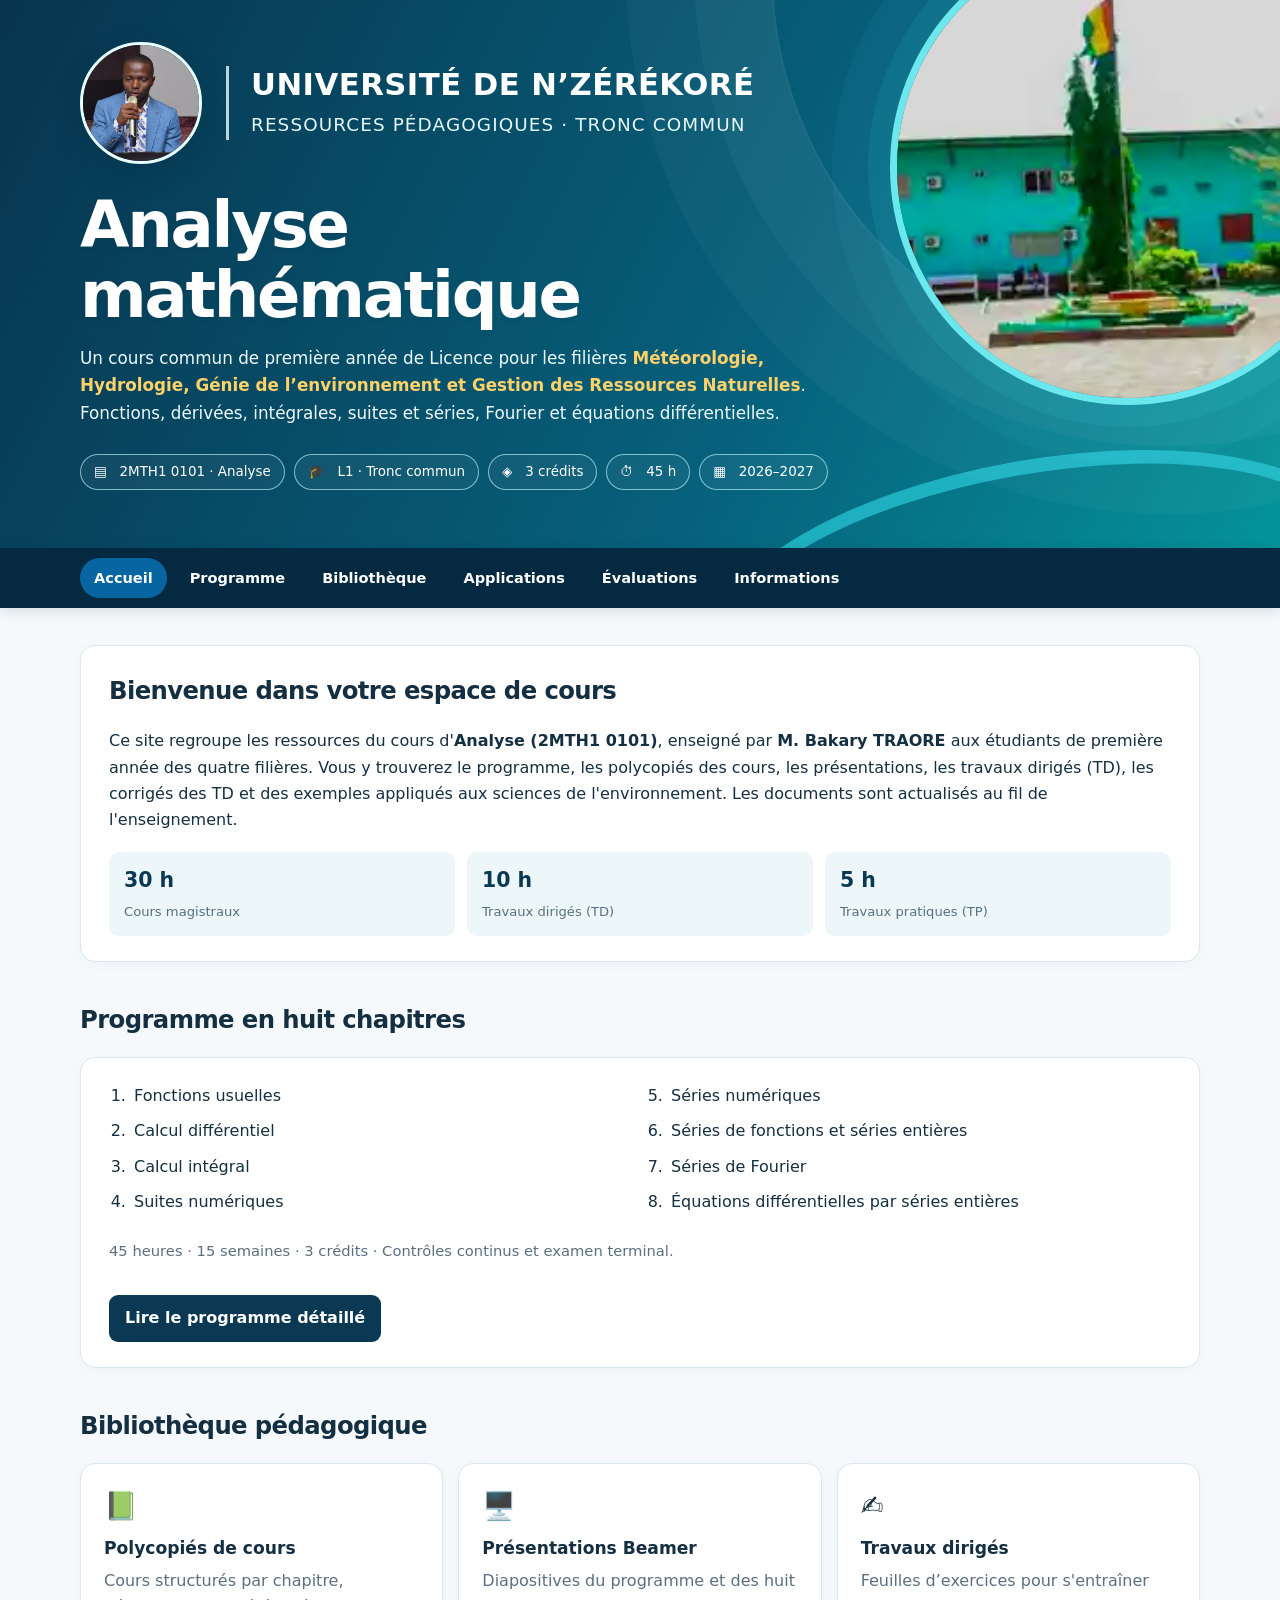
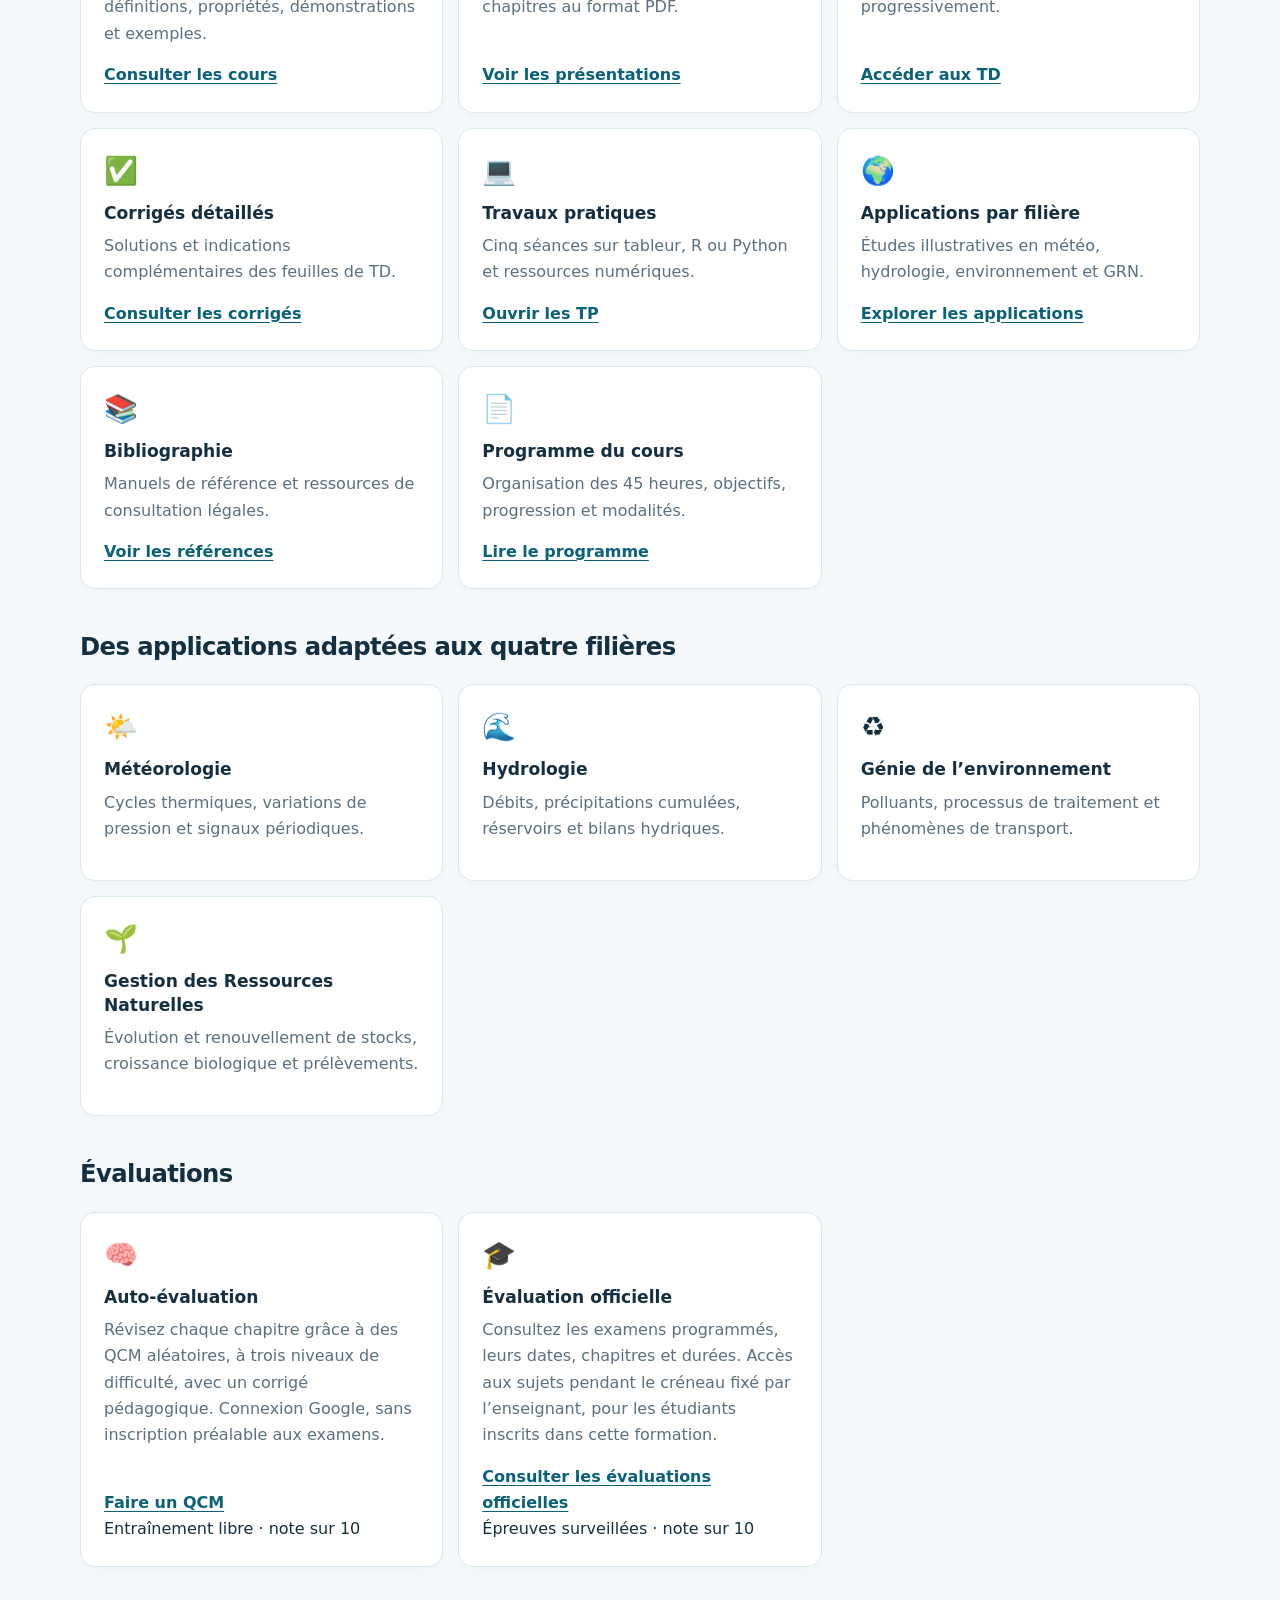
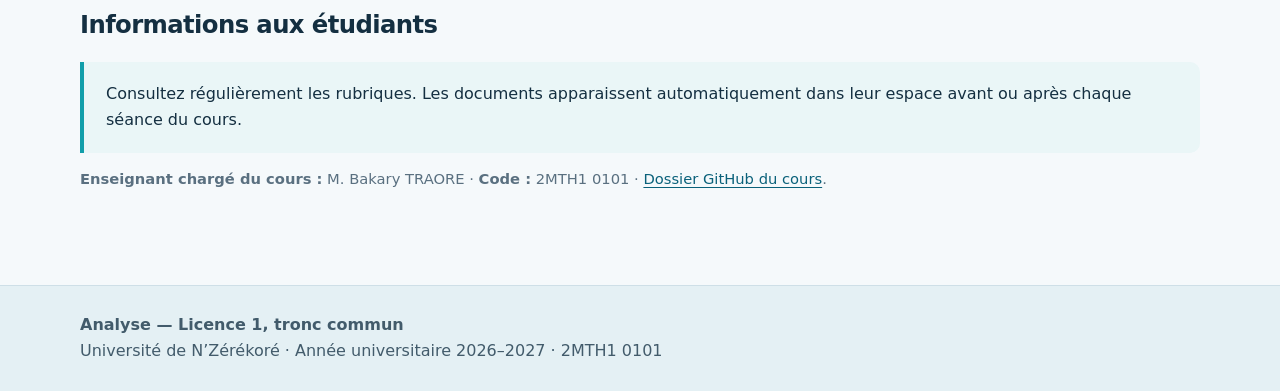
==== index.html @ 78ebecf7 "Intégrer les auto-évaluations et examens officiels adaptés au programme" ====
<!doctype html>
<html lang="fr">
<head><meta charset="utf-8"><meta name="viewport" content="width=device-width,initial-scale=1"><meta name="theme-color" content="#0b3954">
<meta name="description" content="Analyse 2MTH1 0101 — plateforme pédagogique du tronc commun L1 : Météorologie, Hydrologie, Génie de l'environnement et Gestion des Ressources Naturelles.">
<title>Analyse — Tronc commun Licence 1 | Université de N'Zérékoré</title><style>
:root{--marine:#0b3954;--bleu:#086e83;--eau:#119eaa;--fonce:#142f41;--gris:#5a7080;--clair:#edf6f8;--page:#f5f9fb;--bord:#d9e7ee;--blanc:#fff}
*{box-sizing:border-box}
html{scroll-behavior:smooth}
body{margin:0;background:var(--page);color:var(--fonce);font:16px/1.65 system-ui,-apple-system,"Segoe UI",Roboto,sans-serif}
a{color:#0a617a;text-underline-offset:3px}
a:focus-visible{outline:3px solid #eeb84d;outline-offset:3px}
.container{width:min(1120px,calc(100% - 36px));margin:0 auto}
.masthead{background:linear-gradient(126deg,#0a304c 0%,#0b617e 59%,#0c8990 100%);color:#fff;position:relative;overflow:hidden}
.masthead:before{content:"";position:absolute;width:610px;height:610px;border:2px solid #ffffff22;border-radius:50%;right:-160px;top:-340px;box-shadow:0 0 0 75px #ffffff09,0 0 0 150px #ffffff06}
.hero{position:relative;padding:66px 0 64px}
.eyebrow{text-transform:uppercase;font-size:.81rem;letter-spacing:.14em;color:#c1e8ec;font-weight:750}
h1{font-size:clamp(2.5rem,6vw,4.6rem);line-height:1.08;letter-spacing:-.04em;margin:13px 0}
.hero p{font-size:1.1rem;max-width:650px;color:#e1f3f6;margin:0}
.tags{display:flex;flex-wrap:wrap;gap:9px;margin-top:26px}
.tags span{border:1px solid #b0dae1a6;background:#ffffff12;padding:5px 12px;border-radius:999px;font-size:.84rem}
.nav{background:#092f49;position:sticky;top:0;z-index:10}
.nav .container{display:flex;gap:22px;flex-wrap:wrap;align-items:center;padding:11px 0}
.nav a{color:#fff;text-decoration:none;font-size:.91rem;font-weight:700}
.nav a:hover{text-decoration:underline}
main{padding:37px 0 55px}
section{margin-bottom:38px;scroll-margin-top:70px}
h2{font-size:1.52rem;letter-spacing:-.025em;margin:0 0 17px}
.card,.intro,.outline{background:var(--blanc);border:1px solid var(--bord);border-radius:15px;box-shadow:0 3px 16px #10354e07}
.intro,.outline{padding:25px 28px}
.intro p{margin:0}
.grid{display:grid;grid-template-columns:repeat(3,minmax(0,1fr));gap:15px}
.card{padding:23px;display:flex;flex-direction:column;align-items:flex-start}
.card .symbol{font-size:1.7rem;line-height:1.4}
.card h3{font-size:1.07rem;line-height:1.35;margin:12px 0 8px}
.card p{color:var(--gris);margin:0 0 15px;flex:1}
.card a{font-weight:720}
.outline ol{margin:0;padding-left:22px;columns:2;column-gap:34px}
.outline li{margin-bottom:9px;break-inside:avoid;padding-left:3px}
.details{display:grid;grid-template-columns:repeat(3,1fr);gap:12px;margin:18px 0 0}
.metric{background:var(--clair);border-radius:10px;padding:12px 15px}
.metric strong{display:block;color:var(--marine);font-size:1.28rem}
.metric span{font-size:.82rem;color:var(--gris)}
.notice{border-left:4px solid var(--eau);background:#eaf6f7;padding:19px 22px;border-radius:0 10px 10px 0}
.button{display:inline-block;border-radius:9px;background:var(--marine);color:#fff;text-decoration:none;font-weight:700;padding:10px 16px;margin-top:17px}
.button:hover{background:#08617c}
.subtle{color:var(--gris);font-size:.92rem}
footer{background:#e4f0f4;border-top:1px solid #cedfe7;color:#425b6b;padding:26px 0}
footer a{font-weight:650}
@media(max-width:800px){.grid{grid-template-columns:repeat(2,1fr)}}
@media(max-width:620px){.hero{padding:48px 0}.grid,.details{grid-template-columns:1fr}.outline ol{columns:1}.intro,.outline,.card{padding:20px}.nav .container{gap:11px 17px}}

/* Identité visuelle UNZ — campus et hydrologie */
.masthead{background:linear-gradient(117deg,#07344e 0%,#07617c 61%,#04939a 100%);position:relative;isolation:isolate}
.masthead::before{width:790px;height:790px;top:-425px;right:-285px;border-color:#ffffff19;box-shadow:0 0 0 77px #ffffff09,0 0 0 145px #ffffff08;pointer-events:none}
.masthead::after{content:"";position:absolute;bottom:-170px;right:-80px;width:620px;height:230px;border:14px solid #27cad7;border-radius:50%;opacity:.72;transform:rotate(-10deg);pointer-events:none;z-index:-1}
.hero{min-height:490px;padding:42px 0 58px;display:flex;flex-direction:column;justify-content:center}
.brand-row{display:flex;align-items:center;gap:24px;z-index:2;position:relative;max-width:780px}
.brand-logo{width:122px;height:122px;object-fit:cover;object-position:center 25%;background:#0a4257;border-radius:50%;border:3px solid #e9ffff;padding:0;flex:none;box-shadow:0 9px 28px #001e3333}
.brand-title{border-left:3px solid #e9ffffc7;padding-left:22px;text-transform:uppercase}
.brand-title strong{display:block;font-size:clamp(1.16rem,2.4vw,2.0rem);line-height:1.18;letter-spacing:.015em;color:#fff}
.brand-title span{display:block;margin-top:8px;color:#e5f7f8;font-size:clamp(.85rem,1.6vw,1.15rem);letter-spacing:.06em}
.hero-copy{position:relative;z-index:2;max-width:780px;margin-top:26px}
.hero-copy h1{font-size:clamp(2.35rem,5vw,4.25rem);line-height:1.1;letter-spacing:-.035em;margin:0 0 14px;text-shadow:0 2px 5px #002d3c16}
.hero-copy p{max-width:745px;font-size:1.05rem;line-height:1.65;color:#edfaff}
.hero-copy p strong{color:#ffd269}
.tags{margin-top:26px}
.tags span{display:inline-flex;align-items:center;border-color:#b4edf3b0;background:#ffffff0c;padding:6px 13px;color:#fff}
.campus-frame{position:absolute;z-index:1;top:-70px;right:-165px;width:475px;height:475px;border-radius:50%;overflow:hidden;border:7px solid #6ae8ee;box-shadow:0 0 0 22px #44e0e216,0 0 0 58px #5ee9eb0b}
.campus-frame img{display:block;width:100%;height:100%;object-fit:cover;object-position:50% 50%;filter:saturate(1.13)}
.nav{background:#042940;box-shadow:0 3px 12px #062b3b20}
.nav .container{gap:9px;padding:10px 0}
.nav a{padding:8px 14px;border-radius:24px;font-weight:700;transition:background .15s ease}
.nav a:first-child{background:#0765a2}
.nav a:hover{background:#156282;text-decoration:none}
@media(max-width:1050px){.campus-frame{right:-200px;width:420px;height:420px;top:-60px}.hero-copy{max-width:710px}.brand-row{max-width:670px}.hero-copy h1{font-size:clamp(2.2rem,4.8vw,3.8rem)}}
@media(max-width:780px){.hero{min-height:0;padding:36px 0 40px}.campus-frame{position:relative;top:auto;right:auto;width:min(100%,430px);height:250px;margin:27px auto 0;border-radius:25px;border-width:4px;box-shadow:0 8px 28px #002a3b47}.hero-copy,.brand-row{max-width:100%}.masthead::after{display:none}.brand-logo{width:95px;height:95px}.brand-title{padding-left:15px}.hero-copy{margin-top:28px}.hero-copy h1{font-size:clamp(2.2rem,7vw,3.5rem)}.nav .container{gap:4px}.nav a{padding:6px 9px;font-size:.86rem}}
@media(max-width:420px){.brand-row{gap:13px}.brand-logo{width:75px;height:75px}.brand-title strong{font-size:1rem}.brand-title span{font-size:.74rem;letter-spacing:.02em}.hero-copy p{font-size:.98rem}.tags{gap:8px}.tags span{font-size:.76rem;padding:5px 9px}}
@media(prefers-reduced-motion:reduce){.nav a{transition:none}}
</style></head>
<body>
<header class="masthead"><div class="container hero">
<div class="brand-row"><img class="brand-logo" src="assets/Profil.png" width="122" height="122" alt="Photo de profil de l’enseignant"><div class="brand-title"><strong>Université de N’Zérékoré</strong><span>Ressources pédagogiques · Tronc commun</span></div></div>
<div class="hero-copy"><h1>Analyse mathématique</h1><p>Un cours commun de première année de Licence pour les filières <strong>Météorologie, Hydrologie, Génie de l’environnement et Gestion des Ressources Naturelles</strong>. Fonctions, dérivées, intégrales, suites et séries, Fourier et équations différentielles.</p>
<div class="tags"><span>▤ &nbsp; 2MTH1 0101 · Analyse</span><span>🎓 &nbsp; L1 · Tronc commun</span><span>◈ &nbsp; 3 crédits</span><span>⏱ &nbsp; 45 h</span><span>▦ &nbsp; 2026–2027</span></div></div>
<div class="campus-frame"><img src="assets/campus.webp" alt="Campus de l’Université de N’Zérékoré" width="320" height="260" fetchpriority="high"></div>
</div></header>
<nav class="nav" aria-label="Navigation principale"><div class="container"><a href="#accueil">Accueil</a><a href="#programme">Programme</a><a href="#documents">Bibliothèque</a><a href="#applications">Applications</a><a href="#evaluations">Évaluations</a><a href="#informations">Informations</a></div></nav>
<main class="container">
<section id="accueil" class="intro"><h2>Bienvenue dans votre espace de cours </h2><p>Ce site regroupe les ressources du cours d'<strong>Analyse (2MTH1 0101)</strong>, enseigné par <strong>M. Bakary TRAORE</strong> aux étudiants de première année des quatre filières. Vous y trouverez le programme, les polycopiés des cours, les présentations, les travaux dirigés (TD), les corrigés des TD et des exemples appliqués aux sciences de l'environnement. Les documents sont actualisés au fil de l'enseignement.</p>
<div class="details"><div class="metric"><strong>30 h</strong><span>Cours magistraux</span></div><div class="metric"><strong>10 h</strong><span>Travaux dirigés (TD)</span></div><div class="metric"><strong>5 h</strong><span>Travaux pratiques (TP)</span></div></div></section>
<section id="programme"><h2>Programme en huit chapitres</h2><div class="outline"><ol><li>Fonctions usuelles</li>
<li>Calcul différentiel</li>
<li>Calcul intégral</li>
<li>Suites numériques</li>
<li>Séries numériques</li>
<li>Séries de fonctions et séries entières</li>
<li>Séries de Fourier</li>
<li>Équations différentielles par séries entières</li></ol>
<p class="subtle">45 heures · 15 semaines · 3 crédits · Contrôles continus et examen terminal.</p><a class="button" href="programme.html">Lire le programme détaillé</a></div></section>
<section id="documents"><h2>Bibliothèque pédagogique</h2><div class="grid"><article class="card"><div class="symbol" aria-hidden="true">📗</div><h3>Polycopiés de cours</h3><p>Cours structurés par chapitre, définitions, propriétés, démonstrations et exemples.</p><a href="cours/">Consulter les cours</a></article>
<article class="card"><div class="symbol" aria-hidden="true">🖥️</div><h3>Présentations Beamer</h3><p>Diapositives du programme et des huit chapitres au format PDF.</p><a href="presentations/">Voir les présentations</a></article>
<article class="card"><div class="symbol" aria-hidden="true">✍️</div><h3>Travaux dirigés</h3><p>Feuilles d’exercices pour s'entraîner progressivement.</p><a href="td/">Accéder aux TD</a></article>
<article class="card"><div class="symbol" aria-hidden="true">✅</div><h3>Corrigés détaillés</h3><p>Solutions et indications complémentaires des feuilles de TD.</p><a href="corriges/">Consulter les corrigés</a></article>
<article class="card"><div class="symbol" aria-hidden="true">💻</div><h3>Travaux pratiques</h3><p>Cinq séances sur tableur, R ou Python et ressources numériques.</p><a href="tp/">Ouvrir les TP</a></article>
<article class="card"><div class="symbol" aria-hidden="true">🌍</div><h3>Applications par filière</h3><p>Études illustratives en météo, hydrologie, environnement et GRN.</p><a href="applications/">Explorer les applications</a></article>
<article class="card"><div class="symbol" aria-hidden="true">📚</div><h3>Bibliographie</h3><p>Manuels de référence et ressources de consultation légales.</p><a href="bibliographie/">Voir les références</a></article>
<article class="card"><div class="symbol" aria-hidden="true">📄</div><h3>Programme du cours</h3><p>Organisation des 45 heures, objectifs, progression et modalités.</p><a href="programme.html">Lire le programme</a></article></div></section>
<section id="applications"><h2>Des applications adaptées aux quatre filières</h2><div class="grid">
<article class="card"><div class="symbol" aria-hidden="true">🌤️</div><h3>Météorologie</h3><p>Cycles thermiques, variations de pression et signaux périodiques.</p></article>
<article class="card"><div class="symbol" aria-hidden="true">🌊</div><h3>Hydrologie</h3><p>Débits, précipitations cumulées, réservoirs et bilans hydriques.</p></article>
<article class="card"><div class="symbol" aria-hidden="true">♻️</div><h3>Génie de l’environnement</h3><p>Polluants, processus de traitement et phénomènes de transport.</p></article>
<article class="card"><div class="symbol" aria-hidden="true">🌱</div><h3>Gestion des Ressources Naturelles</h3><p>Évolution et renouvellement de stocks, croissance biologique et prélèvements.</p></article>
</div></section>
<section id="evaluations"><h2>Évaluations</h2><div class="grid">
<article class="card"><div class="symbol" aria-hidden="true">🧠</div><h3>Auto-évaluation</h3><p>Révisez chaque chapitre grâce à des QCM aléatoires, à trois niveaux de difficulté, avec un corrigé pédagogique. Connexion Google, sans inscription préalable aux examens.</p><a href="evaluation/">Faire un QCM</a><span class="resource-status">Entraînement libre · note sur 10</span></article>
<article class="card"><div class="symbol" aria-hidden="true">🎓</div><h3>Évaluation officielle</h3><p>Consultez les examens programmés, leurs dates, chapitres et durées. Accès aux sujets pendant le créneau fixé par l’enseignant, pour les étudiants inscrits dans cette formation.</p><a href="evaluation/officielle/">Consulter les évaluations officielles</a><span class="resource-status">Épreuves surveillées · note sur 10</span></article>
</div></section><section id="informations"><h2>Informations aux étudiants</h2><div class="notice">Consultez régulièrement les rubriques. Les documents apparaissent automatiquement dans leur espace avant ou après chaque séance du cours.</div><p class="subtle"><strong>Enseignant chargé du cours :</strong> M. Bakary TRAORE · <strong>Code :</strong> 2MTH1 0101 · <a href="https://github.com/btraore850/cours-analyse-licence-en-environnement/tree/main/">Dossier GitHub du cours</a>.</p></section>
</main>
<footer><div class="container"><strong>Analyse — Licence 1, tronc commun</strong><br>Université de N’Zérékoré · Année universitaire 2026–2027 · 2MTH1 0101</div></footer>
</body></html>
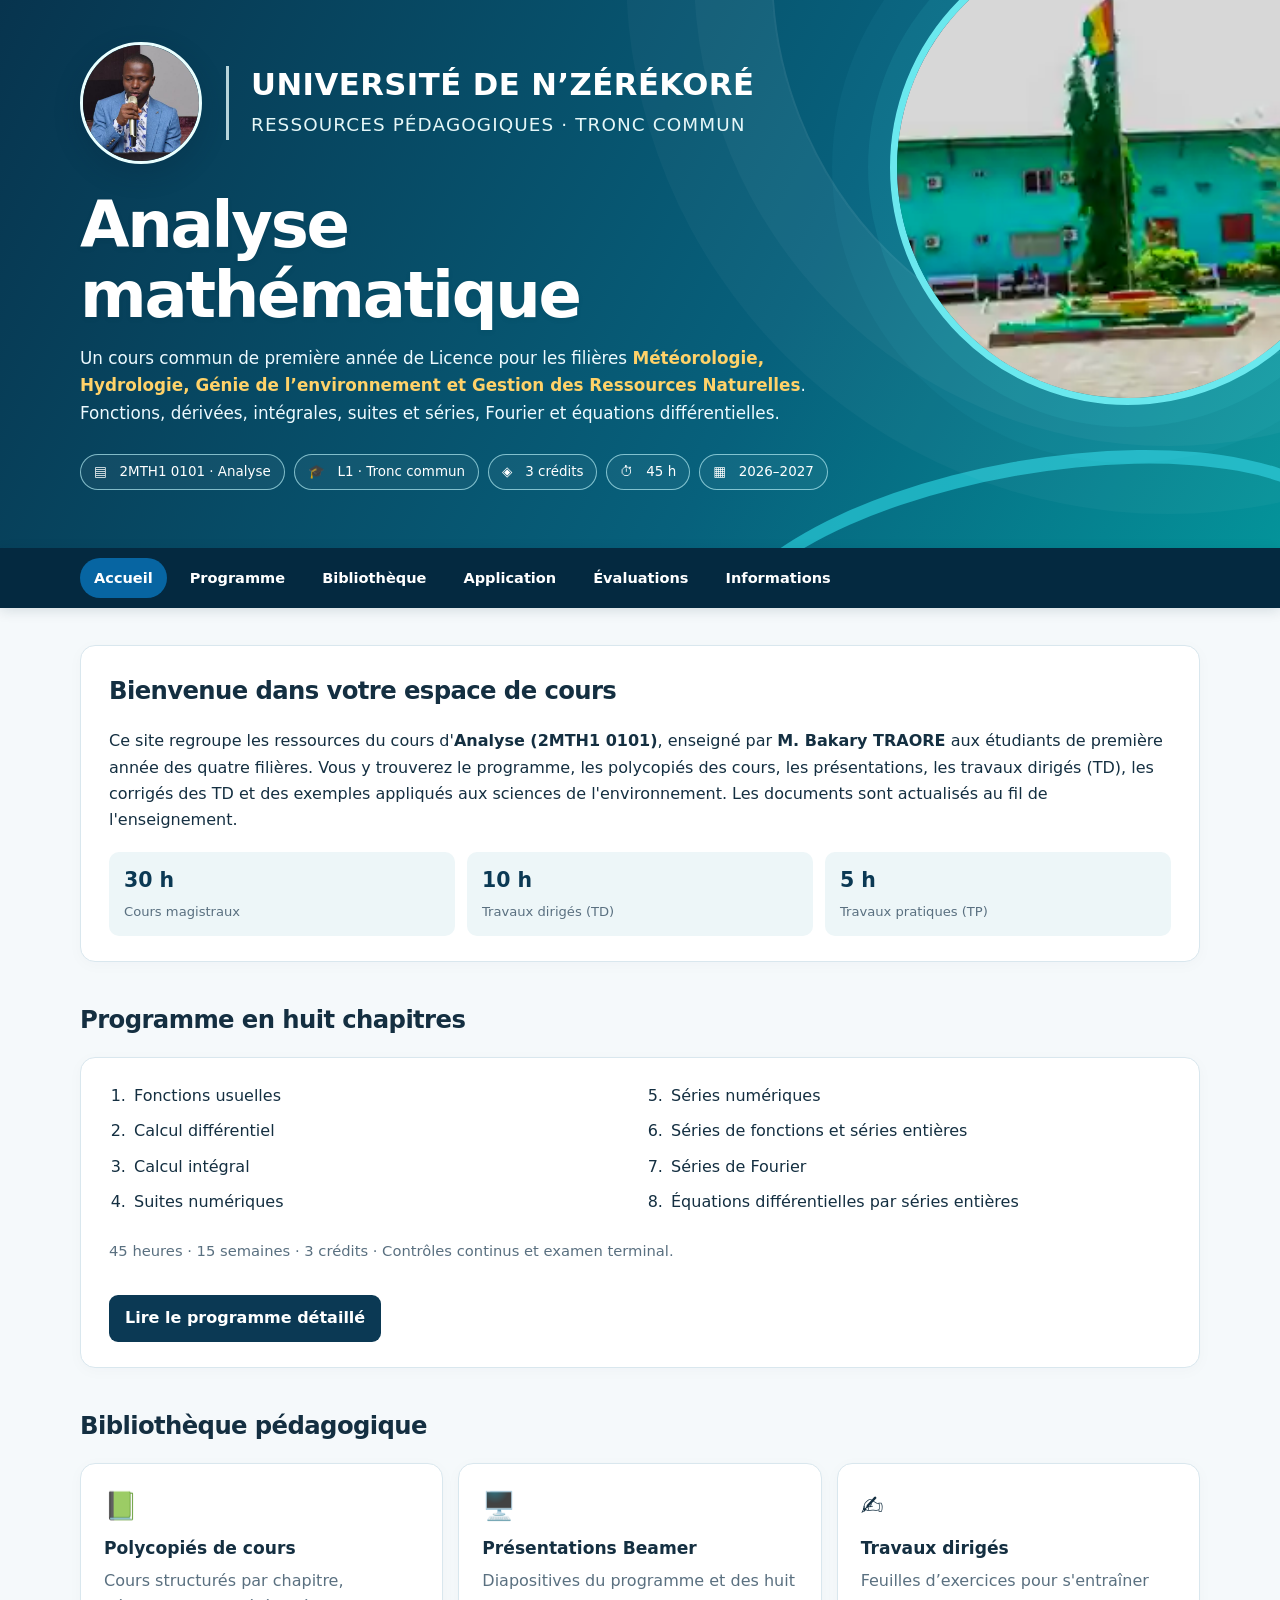
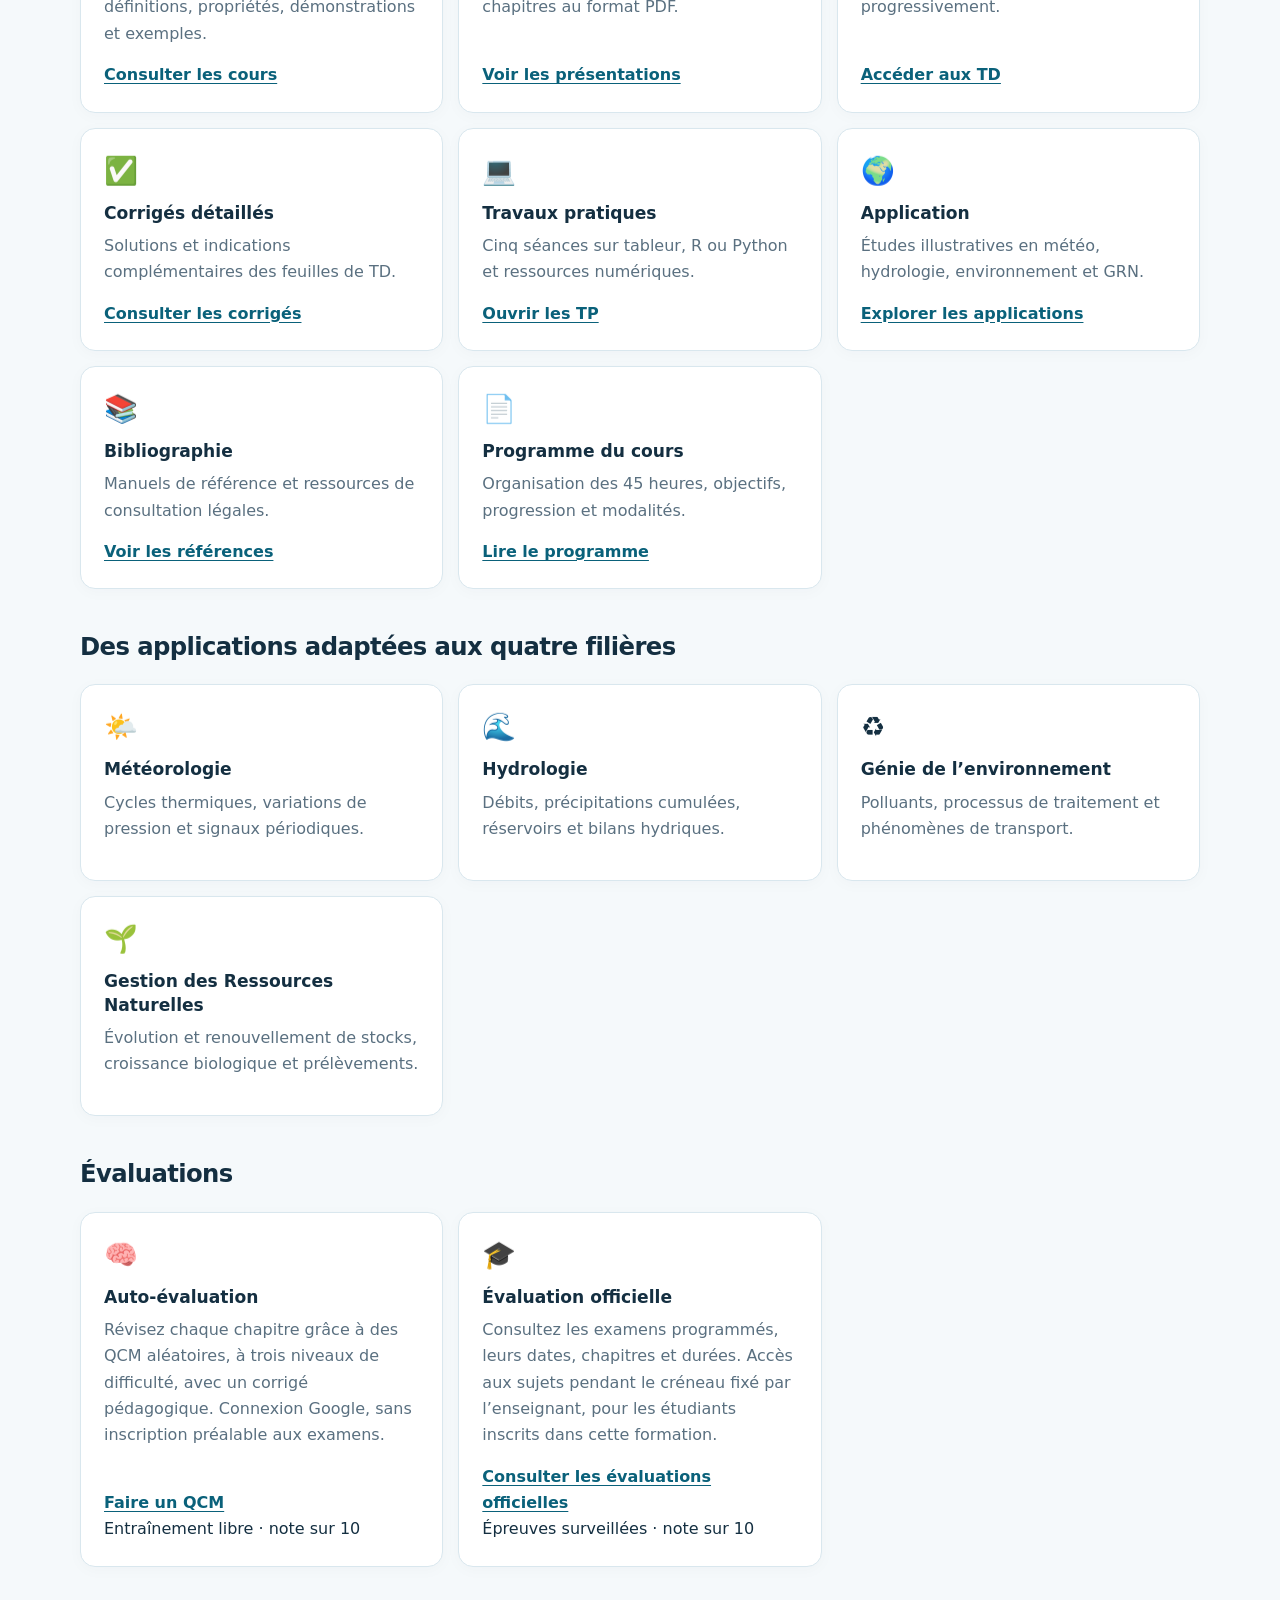
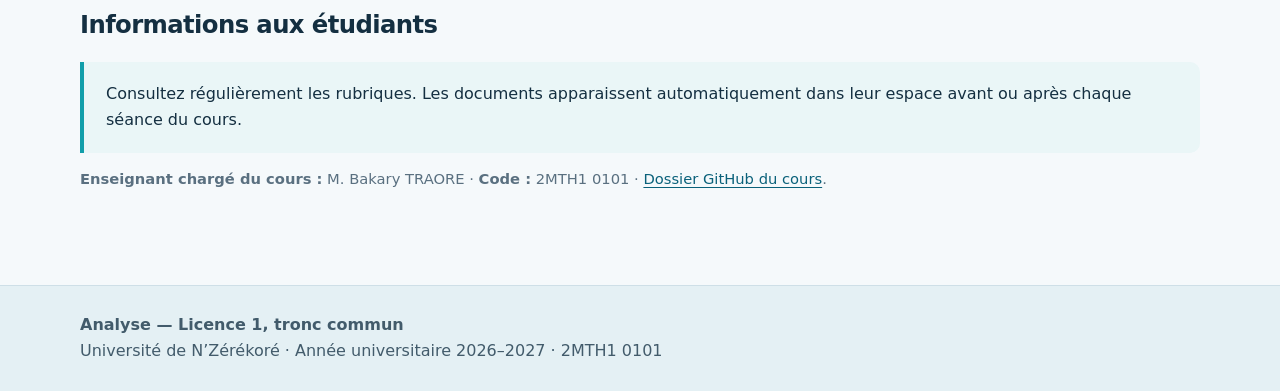
==== commit 893798a1: "Intégrer les vidéos pédagogiques à la rubrique Application" ====
--- a/index.html
+++ b/index.html
@@ -84,7 +84,7 @@
 <div class="tags"><span>▤ &nbsp; 2MTH1 0101 · Analyse</span><span>🎓 &nbsp; L1 · Tronc commun</span><span>◈ &nbsp; 3 crédits</span><span>⏱ &nbsp; 45 h</span><span>▦ &nbsp; 2026–2027</span></div></div>
 <div class="campus-frame"><img src="assets/campus.webp" alt="Campus de l’Université de N’Zérékoré" width="320" height="260" fetchpriority="high"></div>
 </div></header>
-<nav class="nav" aria-label="Navigation principale"><div class="container"><a href="#accueil">Accueil</a><a href="#programme">Programme</a><a href="#documents">Bibliothèque</a><a href="#applications">Applications</a><a href="#evaluations">Évaluations</a><a href="#informations">Informations</a></div></nav>
+<nav class="nav" aria-label="Navigation principale"><div class="container"><a href="#accueil">Accueil</a><a href="#programme">Programme</a><a href="#documents">Bibliothèque</a><a href="applications/">Application</a><a href="#evaluations">Évaluations</a><a href="#informations">Informations</a></div></nav>
 <main class="container">
 <section id="accueil" class="intro"><h2>Bienvenue dans votre espace de cours </h2><p>Ce site regroupe les ressources du cours d'<strong>Analyse (2MTH1 0101)</strong>, enseigné par <strong>M. Bakary TRAORE</strong> aux étudiants de première année des quatre filières. Vous y trouverez le programme, les polycopiés des cours, les présentations, les travaux dirigés (TD), les corrigés des TD et des exemples appliqués aux sciences de l'environnement. Les documents sont actualisés au fil de l'enseignement.</p>
 <div class="details"><div class="metric"><strong>30 h</strong><span>Cours magistraux</span></div><div class="metric"><strong>10 h</strong><span>Travaux dirigés (TD)</span></div><div class="metric"><strong>5 h</strong><span>Travaux pratiques (TP)</span></div></div></section>
@@ -102,7 +102,7 @@
 <article class="card"><div class="symbol" aria-hidden="true">✍️</div><h3>Travaux dirigés</h3><p>Feuilles d’exercices pour s'entraîner progressivement.</p><a href="td/">Accéder aux TD</a></article>
 <article class="card"><div class="symbol" aria-hidden="true">✅</div><h3>Corrigés détaillés</h3><p>Solutions et indications complémentaires des feuilles de TD.</p><a href="corriges/">Consulter les corrigés</a></article>
 <article class="card"><div class="symbol" aria-hidden="true">💻</div><h3>Travaux pratiques</h3><p>Cinq séances sur tableur, R ou Python et ressources numériques.</p><a href="tp/">Ouvrir les TP</a></article>
-<article class="card"><div class="symbol" aria-hidden="true">🌍</div><h3>Applications par filière</h3><p>Études illustratives en météo, hydrologie, environnement et GRN.</p><a href="applications/">Explorer les applications</a></article>
+<article class="card"><div class="symbol" aria-hidden="true">🌍</div><h3>Application</h3><p>Études illustratives en météo, hydrologie, environnement et GRN.</p><a href="applications/">Explorer les applications</a></article>
 <article class="card"><div class="symbol" aria-hidden="true">📚</div><h3>Bibliographie</h3><p>Manuels de référence et ressources de consultation légales.</p><a href="bibliographie/">Voir les références</a></article>
 <article class="card"><div class="symbol" aria-hidden="true">📄</div><h3>Programme du cours</h3><p>Organisation des 45 heures, objectifs, progression et modalités.</p><a href="programme.html">Lire le programme</a></article></div></section>
 <section id="applications"><h2>Des applications adaptées aux quatre filières</h2><div class="grid">
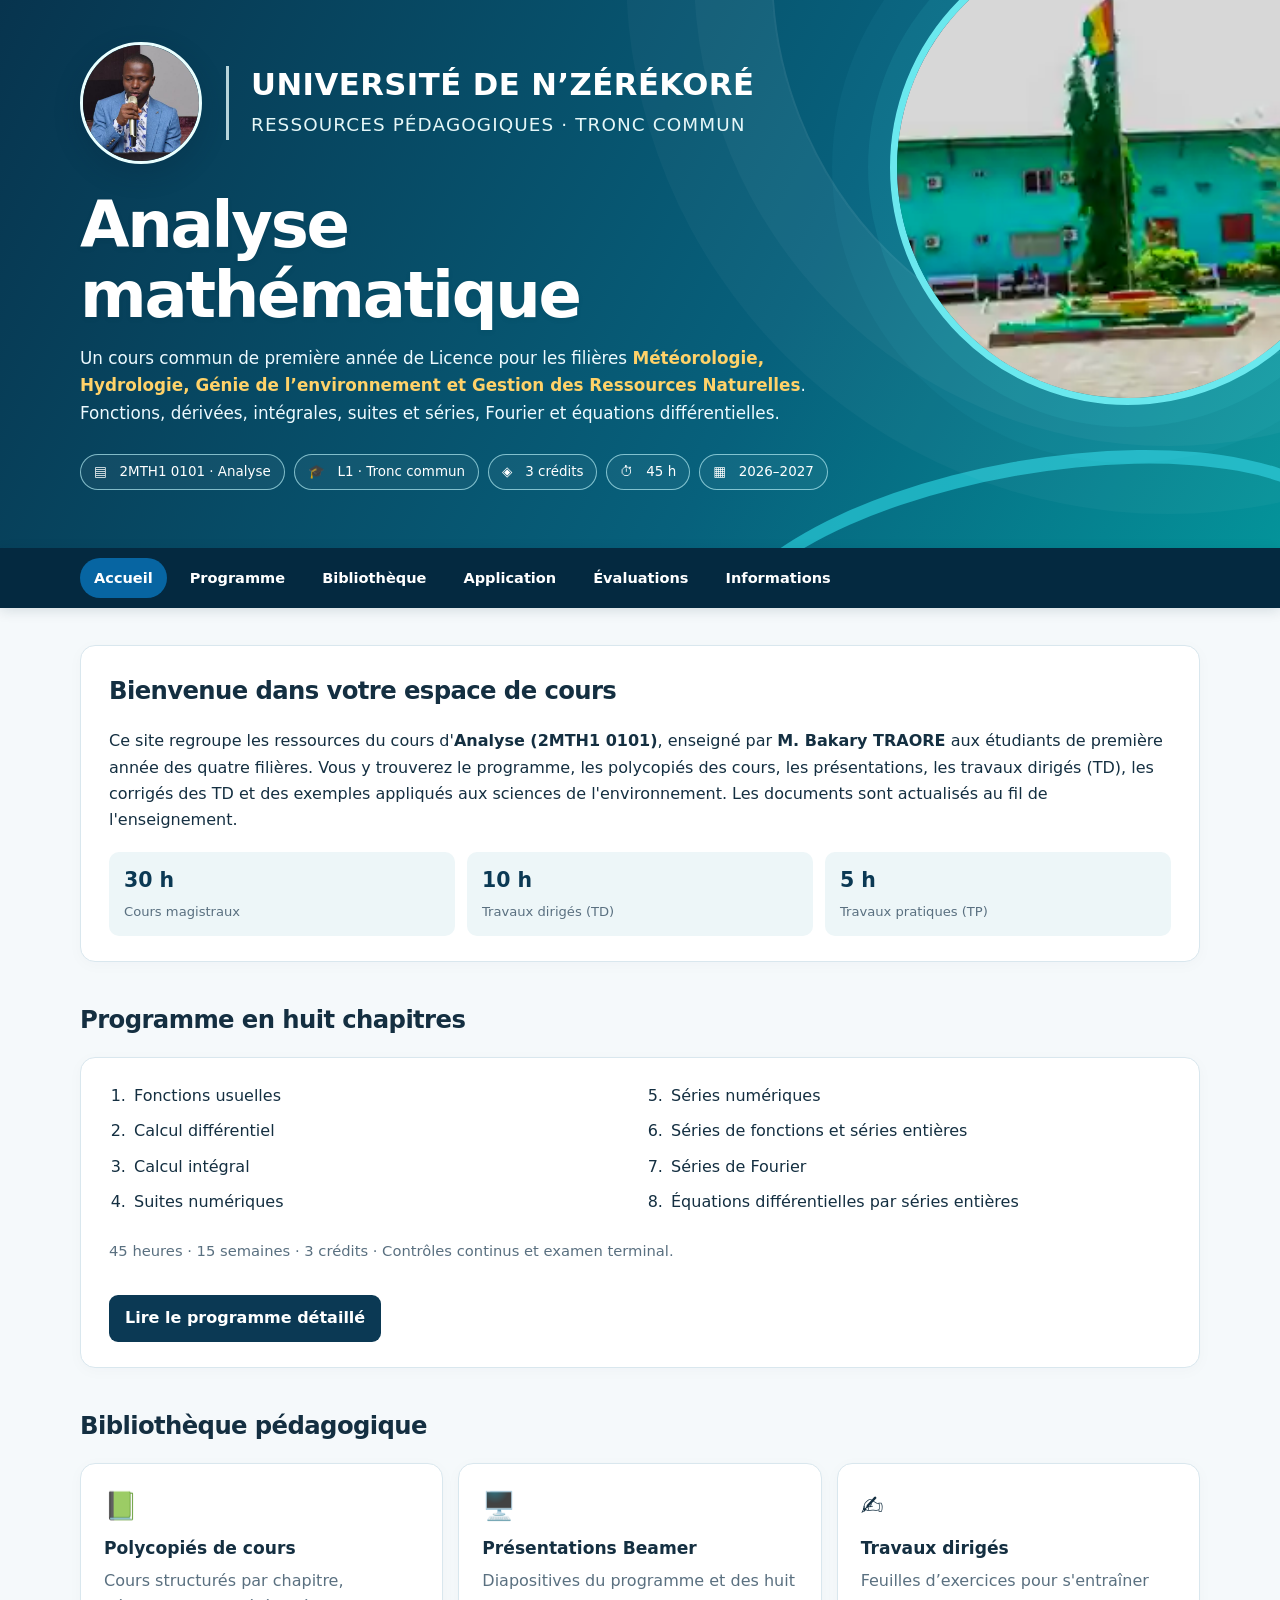
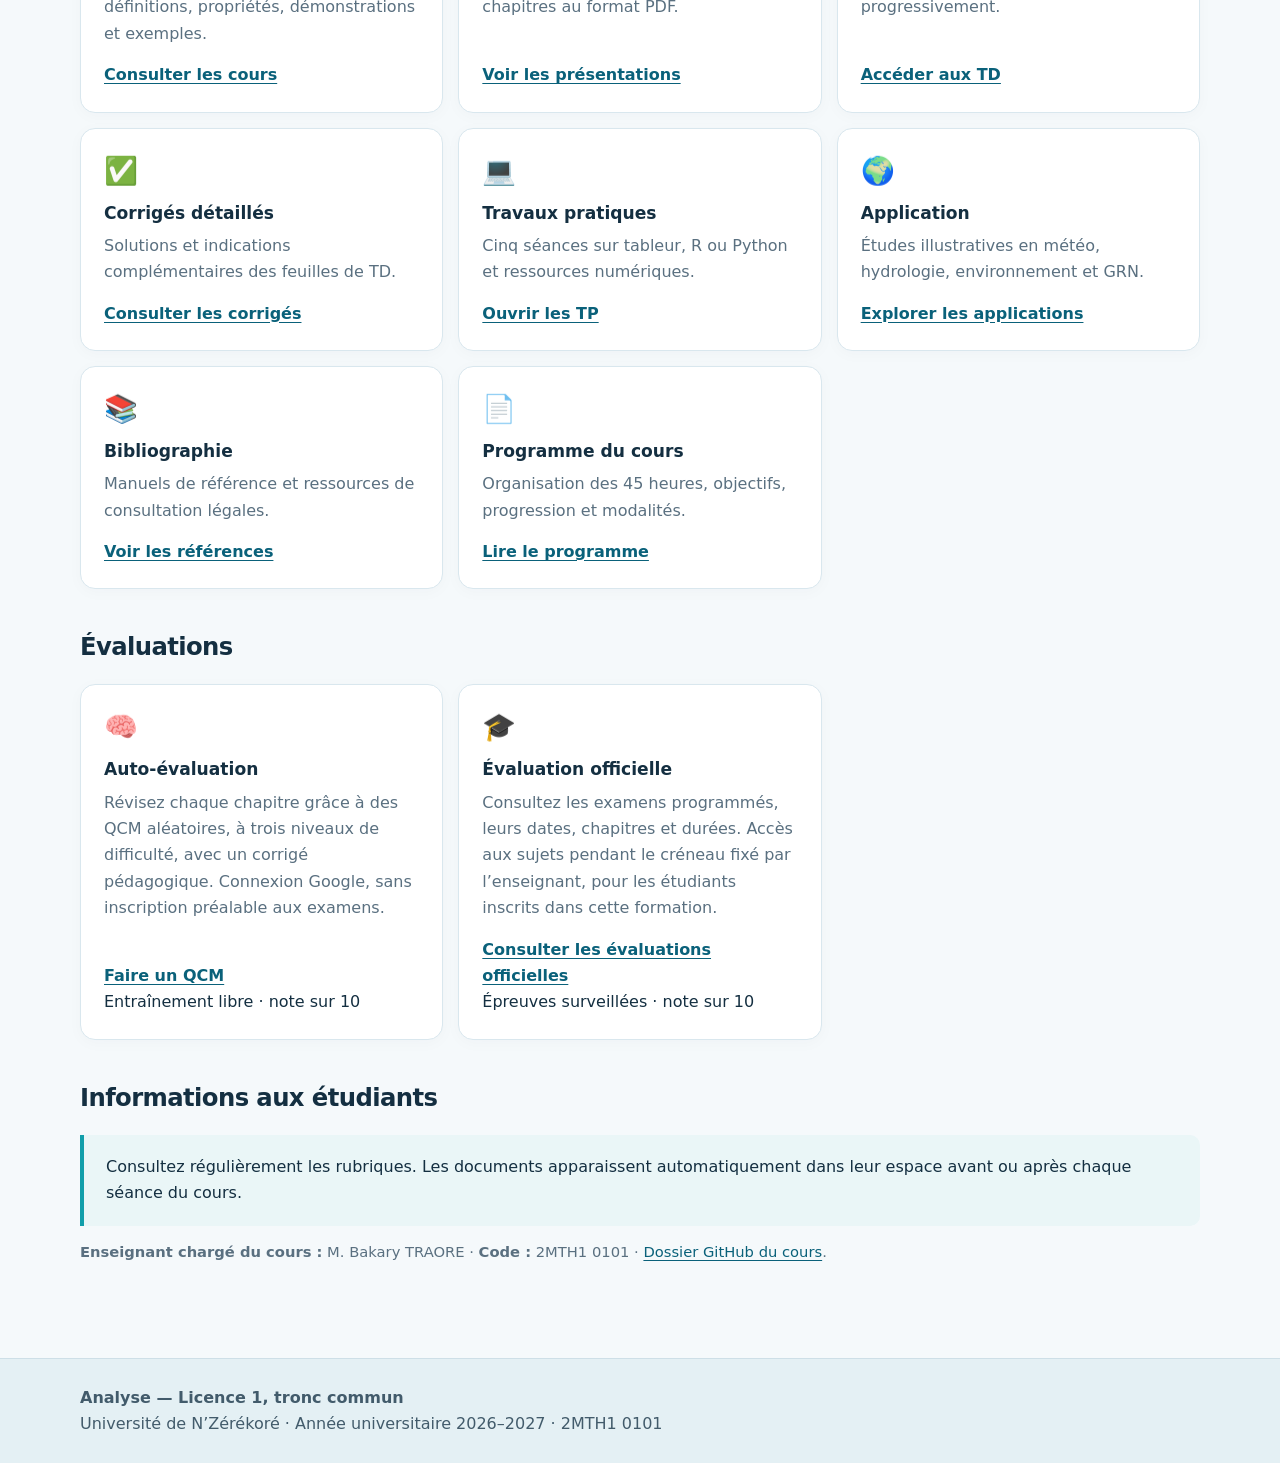
==== commit 5ec43adc: "Retirer le doublon de cartes des filières de l'accueil et conserver la rubrique Application" ====
--- a/index.html
+++ b/index.html
@@ -105,12 +105,6 @@
 <article class="card"><div class="symbol" aria-hidden="true">🌍</div><h3>Application</h3><p>Études illustratives en météo, hydrologie, environnement et GRN.</p><a href="applications/">Explorer les applications</a></article>
 <article class="card"><div class="symbol" aria-hidden="true">📚</div><h3>Bibliographie</h3><p>Manuels de référence et ressources de consultation légales.</p><a href="bibliographie/">Voir les références</a></article>
 <article class="card"><div class="symbol" aria-hidden="true">📄</div><h3>Programme du cours</h3><p>Organisation des 45 heures, objectifs, progression et modalités.</p><a href="programme.html">Lire le programme</a></article></div></section>
-<section id="applications"><h2>Des applications adaptées aux quatre filières</h2><div class="grid">
-<article class="card"><div class="symbol" aria-hidden="true">🌤️</div><h3>Météorologie</h3><p>Cycles thermiques, variations de pression et signaux périodiques.</p></article>
-<article class="card"><div class="symbol" aria-hidden="true">🌊</div><h3>Hydrologie</h3><p>Débits, précipitations cumulées, réservoirs et bilans hydriques.</p></article>
-<article class="card"><div class="symbol" aria-hidden="true">♻️</div><h3>Génie de l’environnement</h3><p>Polluants, processus de traitement et phénomènes de transport.</p></article>
-<article class="card"><div class="symbol" aria-hidden="true">🌱</div><h3>Gestion des Ressources Naturelles</h3><p>Évolution et renouvellement de stocks, croissance biologique et prélèvements.</p></article>
-</div></section>
 <section id="evaluations"><h2>Évaluations</h2><div class="grid">
 <article class="card"><div class="symbol" aria-hidden="true">🧠</div><h3>Auto-évaluation</h3><p>Révisez chaque chapitre grâce à des QCM aléatoires, à trois niveaux de difficulté, avec un corrigé pédagogique. Connexion Google, sans inscription préalable aux examens.</p><a href="evaluation/">Faire un QCM</a><span class="resource-status">Entraînement libre · note sur 10</span></article>
 <article class="card"><div class="symbol" aria-hidden="true">🎓</div><h3>Évaluation officielle</h3><p>Consultez les examens programmés, leurs dates, chapitres et durées. Accès aux sujets pendant le créneau fixé par l’enseignant, pour les étudiants inscrits dans cette formation.</p><a href="evaluation/officielle/">Consulter les évaluations officielles</a><span class="resource-status">Épreuves surveillées · note sur 10</span></article>
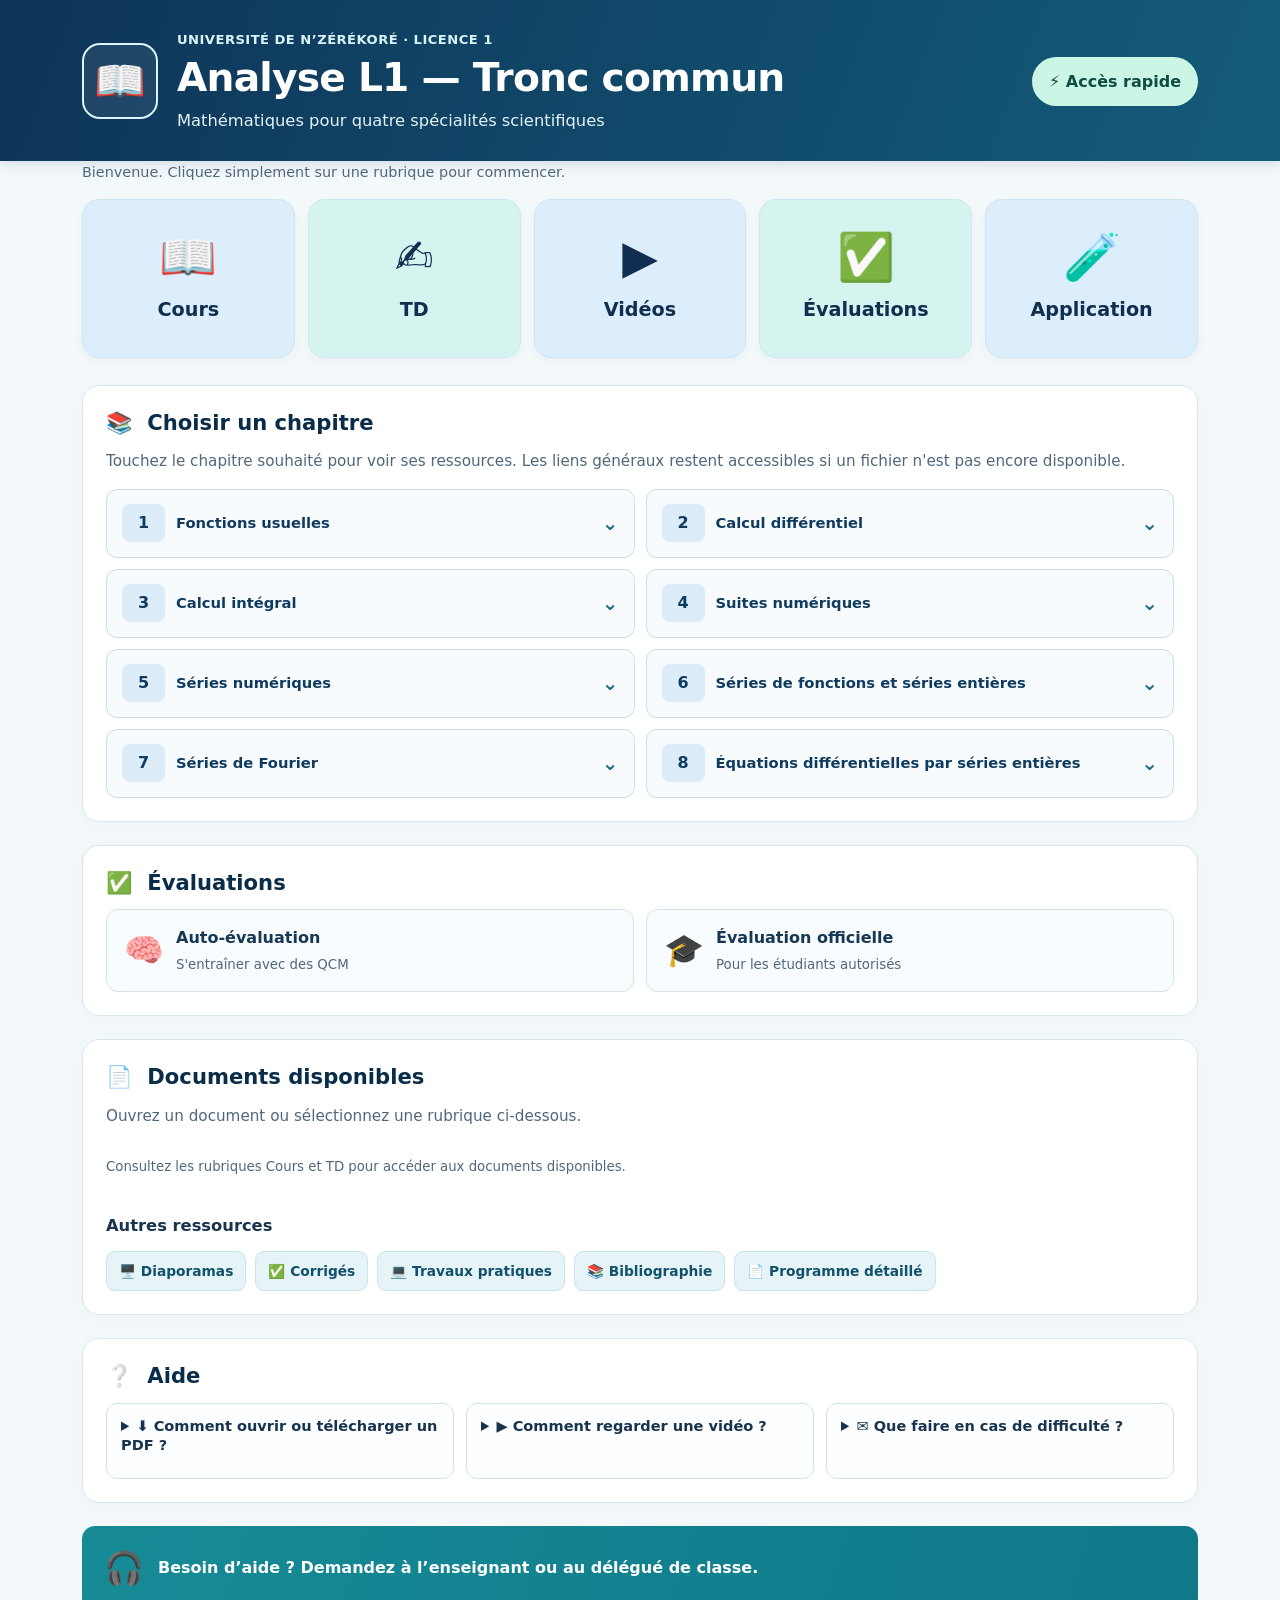
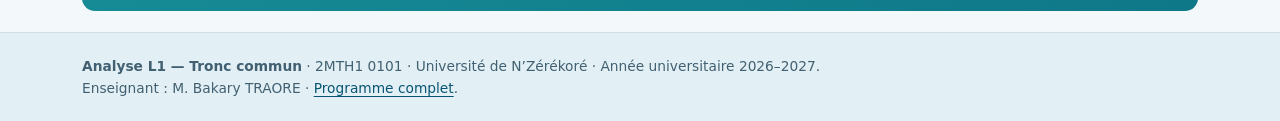
==== commit 2f69e00d: "Déployer l'accueil pédagogique simplifié et accessible sur ordinateur et mobile" ====
--- a/index.html
+++ b/index.html
@@ -1,114 +1,74 @@
 <!doctype html>
 <html lang="fr">
-<head><meta charset="utf-8"><meta name="viewport" content="width=device-width,initial-scale=1"><meta name="theme-color" content="#0b3954">
-<meta name="description" content="Analyse 2MTH1 0101 — plateforme pédagogique du tronc commun L1 : Météorologie, Hydrologie, Génie de l'environnement et Gestion des Ressources Naturelles.">
-<title>Analyse — Tronc commun Licence 1 | Université de N'Zérékoré</title><style>
-:root{--marine:#0b3954;--bleu:#086e83;--eau:#119eaa;--fonce:#142f41;--gris:#5a7080;--clair:#edf6f8;--page:#f5f9fb;--bord:#d9e7ee;--blanc:#fff}
-*{box-sizing:border-box}
-html{scroll-behavior:smooth}
-body{margin:0;background:var(--page);color:var(--fonce);font:16px/1.65 system-ui,-apple-system,"Segoe UI",Roboto,sans-serif}
-a{color:#0a617a;text-underline-offset:3px}
-a:focus-visible{outline:3px solid #eeb84d;outline-offset:3px}
-.container{width:min(1120px,calc(100% - 36px));margin:0 auto}
-.masthead{background:linear-gradient(126deg,#0a304c 0%,#0b617e 59%,#0c8990 100%);color:#fff;position:relative;overflow:hidden}
-.masthead:before{content:"";position:absolute;width:610px;height:610px;border:2px solid #ffffff22;border-radius:50%;right:-160px;top:-340px;box-shadow:0 0 0 75px #ffffff09,0 0 0 150px #ffffff06}
-.hero{position:relative;padding:66px 0 64px}
-.eyebrow{text-transform:uppercase;font-size:.81rem;letter-spacing:.14em;color:#c1e8ec;font-weight:750}
-h1{font-size:clamp(2.5rem,6vw,4.6rem);line-height:1.08;letter-spacing:-.04em;margin:13px 0}
-.hero p{font-size:1.1rem;max-width:650px;color:#e1f3f6;margin:0}
-.tags{display:flex;flex-wrap:wrap;gap:9px;margin-top:26px}
-.tags span{border:1px solid #b0dae1a6;background:#ffffff12;padding:5px 12px;border-radius:999px;font-size:.84rem}
-.nav{background:#092f49;position:sticky;top:0;z-index:10}
-.nav .container{display:flex;gap:22px;flex-wrap:wrap;align-items:center;padding:11px 0}
-.nav a{color:#fff;text-decoration:none;font-size:.91rem;font-weight:700}
-.nav a:hover{text-decoration:underline}
-main{padding:37px 0 55px}
-section{margin-bottom:38px;scroll-margin-top:70px}
-h2{font-size:1.52rem;letter-spacing:-.025em;margin:0 0 17px}
-.card,.intro,.outline{background:var(--blanc);border:1px solid var(--bord);border-radius:15px;box-shadow:0 3px 16px #10354e07}
-.intro,.outline{padding:25px 28px}
-.intro p{margin:0}
-.grid{display:grid;grid-template-columns:repeat(3,minmax(0,1fr));gap:15px}
-.card{padding:23px;display:flex;flex-direction:column;align-items:flex-start}
-.card .symbol{font-size:1.7rem;line-height:1.4}
-.card h3{font-size:1.07rem;line-height:1.35;margin:12px 0 8px}
-.card p{color:var(--gris);margin:0 0 15px;flex:1}
-.card a{font-weight:720}
-.outline ol{margin:0;padding-left:22px;columns:2;column-gap:34px}
-.outline li{margin-bottom:9px;break-inside:avoid;padding-left:3px}
-.details{display:grid;grid-template-columns:repeat(3,1fr);gap:12px;margin:18px 0 0}
-.metric{background:var(--clair);border-radius:10px;padding:12px 15px}
-.metric strong{display:block;color:var(--marine);font-size:1.28rem}
-.metric span{font-size:.82rem;color:var(--gris)}
-.notice{border-left:4px solid var(--eau);background:#eaf6f7;padding:19px 22px;border-radius:0 10px 10px 0}
-.button{display:inline-block;border-radius:9px;background:var(--marine);color:#fff;text-decoration:none;font-weight:700;padding:10px 16px;margin-top:17px}
-.button:hover{background:#08617c}
-.subtle{color:var(--gris);font-size:.92rem}
-footer{background:#e4f0f4;border-top:1px solid #cedfe7;color:#425b6b;padding:26px 0}
-footer a{font-weight:650}
-@media(max-width:800px){.grid{grid-template-columns:repeat(2,1fr)}}
-@media(max-width:620px){.hero{padding:48px 0}.grid,.details{grid-template-columns:1fr}.outline ol{columns:1}.intro,.outline,.card{padding:20px}.nav .container{gap:11px 17px}}
+<head>
+<meta charset="utf-8">
+<meta name="viewport" content="width=device-width,initial-scale=1">
+<meta name="theme-color" content="#103b60">
+<meta name="description" content="Plateforme pédagogique simplifiée du cours Analyse L1 — Tronc commun de l'Université de N'Zérékoré.">
+<title>Analyse L1 — Tronc commun | Plateforme pédagogique — UNZ</title>
+<link rel="stylesheet" href="assets/accueil-simplifie.css">
+<script src="assets/accueil-simplifie.js" defer></script>
+</head>
+<body data-repo="cours-analyse-licence-en-environnement" data-cours="cours" data-presentations="presentations" data-td="td" data-corriges="corriges" data-tp="tp" data-application="applications" data-videos-folder="applications" data-base="https://btraore850.github.io/cours-analyse-licence-en-environnement">
+<a href="#contenu" class="skip">Aller au contenu</a>
+<header class="top">
+  <div class="wrap hero">
+    <div class="brand">
+      <div class="brand-icon" aria-hidden="true">📖</div>
+      <div>
+        <p class="institution">Université de N’Zérékoré · Licence 1</p>
+        <h1>Analyse L1 — Tronc commun</h1>
+        <p class="hero-description">Mathématiques pour quatre spécialités scientifiques</p>
+      </div>
+    </div>
+    <a class="quick-pill" href="#acces-rapide">⚡ Accès rapide</a>
+  </div>
+</header>
+<main class="wrap" id="contenu">
+  <p class="eyebrow">Bienvenue. Cliquez simplement sur une rubrique pour commencer.</p>
+  <nav id="acces-rapide" class="primary" aria-label="Accès rapides aux ressources">
+    <a href="cours/" aria-label="Cours"><span class="symbol" aria-hidden="true">📖</span><span class="name">Cours</span></a>
+<a href="td/" aria-label="TD"><span class="symbol" aria-hidden="true">✍️</span><span class="name">TD</span></a>
+<a href="applications/#videos-applications" aria-label="Vidéos"><span class="symbol" aria-hidden="true">▶️</span><span class="name">Vidéos</span></a>
+<a href="#evaluations" aria-label="Évaluations"><span class="symbol" aria-hidden="true">✅</span><span class="name">Évaluations</span></a>
+<a href="applications/" aria-label="Application"><span class="symbol" aria-hidden="true">🧪</span><span class="name">Application</span></a>
+  </nav>
 
-/* Identité visuelle UNZ — campus et hydrologie */
-.masthead{background:linear-gradient(117deg,#07344e 0%,#07617c 61%,#04939a 100%);position:relative;isolation:isolate}
-.masthead::before{width:790px;height:790px;top:-425px;right:-285px;border-color:#ffffff19;box-shadow:0 0 0 77px #ffffff09,0 0 0 145px #ffffff08;pointer-events:none}
-.masthead::after{content:"";position:absolute;bottom:-170px;right:-80px;width:620px;height:230px;border:14px solid #27cad7;border-radius:50%;opacity:.72;transform:rotate(-10deg);pointer-events:none;z-index:-1}
-.hero{min-height:490px;padding:42px 0 58px;display:flex;flex-direction:column;justify-content:center}
-.brand-row{display:flex;align-items:center;gap:24px;z-index:2;position:relative;max-width:780px}
-.brand-logo{width:122px;height:122px;object-fit:cover;object-position:center 25%;background:#0a4257;border-radius:50%;border:3px solid #e9ffff;padding:0;flex:none;box-shadow:0 9px 28px #001e3333}
-.brand-title{border-left:3px solid #e9ffffc7;padding-left:22px;text-transform:uppercase}
-.brand-title strong{display:block;font-size:clamp(1.16rem,2.4vw,2.0rem);line-height:1.18;letter-spacing:.015em;color:#fff}
-.brand-title span{display:block;margin-top:8px;color:#e5f7f8;font-size:clamp(.85rem,1.6vw,1.15rem);letter-spacing:.06em}
-.hero-copy{position:relative;z-index:2;max-width:780px;margin-top:26px}
-.hero-copy h1{font-size:clamp(2.35rem,5vw,4.25rem);line-height:1.1;letter-spacing:-.035em;margin:0 0 14px;text-shadow:0 2px 5px #002d3c16}
-.hero-copy p{max-width:745px;font-size:1.05rem;line-height:1.65;color:#edfaff}
-.hero-copy p strong{color:#ffd269}
-.tags{margin-top:26px}
-.tags span{display:inline-flex;align-items:center;border-color:#b4edf3b0;background:#ffffff0c;padding:6px 13px;color:#fff}
-.campus-frame{position:absolute;z-index:1;top:-70px;right:-165px;width:475px;height:475px;border-radius:50%;overflow:hidden;border:7px solid #6ae8ee;box-shadow:0 0 0 22px #44e0e216,0 0 0 58px #5ee9eb0b}
-.campus-frame img{display:block;width:100%;height:100%;object-fit:cover;object-position:50% 50%;filter:saturate(1.13)}
-.nav{background:#042940;box-shadow:0 3px 12px #062b3b20}
-.nav .container{gap:9px;padding:10px 0}
-.nav a{padding:8px 14px;border-radius:24px;font-weight:700;transition:background .15s ease}
-.nav a:first-child{background:#0765a2}
-.nav a:hover{background:#156282;text-decoration:none}
-@media(max-width:1050px){.campus-frame{right:-200px;width:420px;height:420px;top:-60px}.hero-copy{max-width:710px}.brand-row{max-width:670px}.hero-copy h1{font-size:clamp(2.2rem,4.8vw,3.8rem)}}
-@media(max-width:780px){.hero{min-height:0;padding:36px 0 40px}.campus-frame{position:relative;top:auto;right:auto;width:min(100%,430px);height:250px;margin:27px auto 0;border-radius:25px;border-width:4px;box-shadow:0 8px 28px #002a3b47}.hero-copy,.brand-row{max-width:100%}.masthead::after{display:none}.brand-logo{width:95px;height:95px}.brand-title{padding-left:15px}.hero-copy{margin-top:28px}.hero-copy h1{font-size:clamp(2.2rem,7vw,3.5rem)}.nav .container{gap:4px}.nav a{padding:6px 9px;font-size:.86rem}}
-@media(max-width:420px){.brand-row{gap:13px}.brand-logo{width:75px;height:75px}.brand-title strong{font-size:1rem}.brand-title span{font-size:.74rem;letter-spacing:.02em}.hero-copy p{font-size:.98rem}.tags{gap:8px}.tags span{font-size:.76rem;padding:5px 9px}}
-@media(prefers-reduced-motion:reduce){.nav a{transition:none}}
-</style></head>
-<body>
-<header class="masthead"><div class="container hero">
-<div class="brand-row"><img class="brand-logo" src="assets/Profil.png" width="122" height="122" alt="Photo de profil de l’enseignant"><div class="brand-title"><strong>Université de N’Zérékoré</strong><span>Ressources pédagogiques · Tronc commun</span></div></div>
-<div class="hero-copy"><h1>Analyse mathématique</h1><p>Un cours commun de première année de Licence pour les filières <strong>Météorologie, Hydrologie, Génie de l’environnement et Gestion des Ressources Naturelles</strong>. Fonctions, dérivées, intégrales, suites et séries, Fourier et équations différentielles.</p>
-<div class="tags"><span>▤ &nbsp; 2MTH1 0101 · Analyse</span><span>🎓 &nbsp; L1 · Tronc commun</span><span>◈ &nbsp; 3 crédits</span><span>⏱ &nbsp; 45 h</span><span>▦ &nbsp; 2026–2027</span></div></div>
-<div class="campus-frame"><img src="assets/campus.webp" alt="Campus de l’Université de N’Zérékoré" width="320" height="260" fetchpriority="high"></div>
-</div></header>
-<nav class="nav" aria-label="Navigation principale"><div class="container"><a href="#accueil">Accueil</a><a href="#programme">Programme</a><a href="#documents">Bibliothèque</a><a href="applications/">Application</a><a href="#evaluations">Évaluations</a><a href="#informations">Informations</a></div></nav>
-<main class="container">
-<section id="accueil" class="intro"><h2>Bienvenue dans votre espace de cours </h2><p>Ce site regroupe les ressources du cours d'<strong>Analyse (2MTH1 0101)</strong>, enseigné par <strong>M. Bakary TRAORE</strong> aux étudiants de première année des quatre filières. Vous y trouverez le programme, les polycopiés des cours, les présentations, les travaux dirigés (TD), les corrigés des TD et des exemples appliqués aux sciences de l'environnement. Les documents sont actualisés au fil de l'enseignement.</p>
-<div class="details"><div class="metric"><strong>30 h</strong><span>Cours magistraux</span></div><div class="metric"><strong>10 h</strong><span>Travaux dirigés (TD)</span></div><div class="metric"><strong>5 h</strong><span>Travaux pratiques (TP)</span></div></div></section>
-<section id="programme"><h2>Programme en huit chapitres</h2><div class="outline"><ol><li>Fonctions usuelles</li>
-<li>Calcul différentiel</li>
-<li>Calcul intégral</li>
-<li>Suites numériques</li>
-<li>Séries numériques</li>
-<li>Séries de fonctions et séries entières</li>
-<li>Séries de Fourier</li>
-<li>Équations différentielles par séries entières</li></ol>
-<p class="subtle">45 heures · 15 semaines · 3 crédits · Contrôles continus et examen terminal.</p><a class="button" href="programme.html">Lire le programme détaillé</a></div></section>
-<section id="documents"><h2>Bibliothèque pédagogique</h2><div class="grid"><article class="card"><div class="symbol" aria-hidden="true">📗</div><h3>Polycopiés de cours</h3><p>Cours structurés par chapitre, définitions, propriétés, démonstrations et exemples.</p><a href="cours/">Consulter les cours</a></article>
-<article class="card"><div class="symbol" aria-hidden="true">🖥️</div><h3>Présentations Beamer</h3><p>Diapositives du programme et des huit chapitres au format PDF.</p><a href="presentations/">Voir les présentations</a></article>
-<article class="card"><div class="symbol" aria-hidden="true">✍️</div><h3>Travaux dirigés</h3><p>Feuilles d’exercices pour s'entraîner progressivement.</p><a href="td/">Accéder aux TD</a></article>
-<article class="card"><div class="symbol" aria-hidden="true">✅</div><h3>Corrigés détaillés</h3><p>Solutions et indications complémentaires des feuilles de TD.</p><a href="corriges/">Consulter les corrigés</a></article>
-<article class="card"><div class="symbol" aria-hidden="true">💻</div><h3>Travaux pratiques</h3><p>Cinq séances sur tableur, R ou Python et ressources numériques.</p><a href="tp/">Ouvrir les TP</a></article>
-<article class="card"><div class="symbol" aria-hidden="true">🌍</div><h3>Application</h3><p>Études illustratives en météo, hydrologie, environnement et GRN.</p><a href="applications/">Explorer les applications</a></article>
-<article class="card"><div class="symbol" aria-hidden="true">📚</div><h3>Bibliographie</h3><p>Manuels de référence et ressources de consultation légales.</p><a href="bibliographie/">Voir les références</a></article>
-<article class="card"><div class="symbol" aria-hidden="true">📄</div><h3>Programme du cours</h3><p>Organisation des 45 heures, objectifs, progression et modalités.</p><a href="programme.html">Lire le programme</a></article></div></section>
-<section id="evaluations"><h2>Évaluations</h2><div class="grid">
-<article class="card"><div class="symbol" aria-hidden="true">🧠</div><h3>Auto-évaluation</h3><p>Révisez chaque chapitre grâce à des QCM aléatoires, à trois niveaux de difficulté, avec un corrigé pédagogique. Connexion Google, sans inscription préalable aux examens.</p><a href="evaluation/">Faire un QCM</a><span class="resource-status">Entraînement libre · note sur 10</span></article>
-<article class="card"><div class="symbol" aria-hidden="true">🎓</div><h3>Évaluation officielle</h3><p>Consultez les examens programmés, leurs dates, chapitres et durées. Accès aux sujets pendant le créneau fixé par l’enseignant, pour les étudiants inscrits dans cette formation.</p><a href="evaluation/officielle/">Consulter les évaluations officielles</a><span class="resource-status">Épreuves surveillées · note sur 10</span></article>
-</div></section><section id="informations"><h2>Informations aux étudiants</h2><div class="notice">Consultez régulièrement les rubriques. Les documents apparaissent automatiquement dans leur espace avant ou après chaque séance du cours.</div><p class="subtle"><strong>Enseignant chargé du cours :</strong> M. Bakary TRAORE · <strong>Code :</strong> 2MTH1 0101 · <a href="https://github.com/btraore850/cours-analyse-licence-en-environnement/tree/main/">Dossier GitHub du cours</a>.</p></section>
+  <section class="panel" id="chapitres" aria-labelledby="titre-chapitres">
+    <h2 id="titre-chapitres"><span class="emoji" aria-hidden="true">📚</span> Choisir un chapitre</h2>
+    <p class="lead">Touchez le chapitre souhaité pour voir ses ressources. Les liens généraux restent accessibles si un fichier n'est pas encore disponible.</p>
+    <div id="chapter-list" class="chapter-list"></div>
+    <noscript><p>Les chapitres nécessitent JavaScript. <a href="programme.html">Consulter le programme détaillé</a>.</p></noscript>
+  </section>
+
+  <section class="panel" id="evaluations" aria-labelledby="titre-evaluations">
+    <h2 id="titre-evaluations"><span class="emoji" aria-hidden="true">✅</span> Évaluations</h2>
+    <div class="eval-grid">
+      <a class="eval-choice" href="evaluation/"><span class="icon" aria-hidden="true">🧠</span><span><strong>Auto-évaluation</strong><small>S'entraîner avec des QCM</small></span></a>
+      <a class="eval-choice" href="evaluation/officielle/"><span class="icon" aria-hidden="true">🎓</span><span><strong>Évaluation officielle</strong><small>Pour les étudiants autorisés</small></span></a>
+    </div>
+  </section>
+
+  <section class="panel" id="documents" aria-labelledby="titre-documents">
+    <h2 id="titre-documents"><span class="emoji" aria-hidden="true">📄</span> Documents disponibles</h2>
+    <p class="lead">Ouvrez un document ou sélectionnez une rubrique ci-dessous.</p>
+    <div id="recent-list" class="resource-list" aria-live="polite"><p class="small-status">Recherche des documents…</p></div>
+    <h3 style="font-size:1.02rem;margin:22px 0 12px">Autres ressources</h3>
+    <div class="more-links"><a href="presentations/">🖥️ Diaporamas</a><a href="corriges/">✅ Corrigés</a><a href="tp/">💻 Travaux pratiques</a><a href="bibliographie/">📚 Bibliographie</a><a href="programme.html">📄 Programme détaillé</a></div>
+  </section>
+
+  <section class="panel" id="aide" aria-labelledby="titre-aide">
+    <h2 id="titre-aide"><span class="emoji" aria-hidden="true">❔</span> Aide</h2>
+    <div class="help-grid">
+      <details class="help"><summary>⬇️ Comment ouvrir ou télécharger un PDF ?</summary><p>Appuyez sur « Cours » ou « TD », choisissez le fichier PDF, puis utilisez le bouton de téléchargement de votre navigateur si nécessaire.</p></details>
+      <details class="help"><summary>▶️ Comment regarder une vidéo ?</summary><p>Appuyez sur « Vidéos », choisissez le chapitre, puis « Visionner ». La vidéo peut s'ouvrir sur OneDrive.</p></details>
+      <details class="help"><summary>✉️ Que faire en cas de difficulté ?</summary><p>Vérifiez votre connexion Internet. Si le problème persiste, contactez l'enseignant ou le délégué de votre classe.</p></details>
+    </div>
+  </section>
+
+  <aside class="support" aria-label="Aide aux étudiants"><span class="icon" aria-hidden="true">🎧</span><p>Besoin d’aide ? Demandez à l’enseignant ou au délégué de classe.</p></aside>
 </main>
-<footer><div class="container"><strong>Analyse — Licence 1, tronc commun</strong><br>Université de N’Zérékoré · Année universitaire 2026–2027 · 2MTH1 0101</div></footer>
-</body></html>
+<footer><div class="wrap"><strong>Analyse L1 — Tronc commun</strong> · 2MTH1 0101 · Université de N’Zérékoré · Année universitaire 2026–2027.<br>Enseignant : M. Bakary TRAORE · <a href="programme.html">Programme complet</a>.</div></footer>
+<script type="application/json" id="course-chapters">["Fonctions usuelles","Calcul différentiel","Calcul intégral","Suites numériques","Séries numériques","Séries de fonctions et séries entières","Séries de Fourier","Équations différentielles par séries entières"]</script>
+</body>
+</html>
--- a/assets/accueil-simplifie.css
+++ b/assets/accueil-simplifie.css
@@ -0,0 +1,57 @@
+/* Accueil simplifié — cohérent sur les 4 plateformes L1 */
+:root{--marine:#103b60;--marine2:#092c49;--turquoise:#087f91;--texte:#17334e;--secondaire:#50677b;--fond:#f3f8fb;--blanc:#fff;--bord:#d8e6ee;--bleu-pale:#dceefb;--vert-pale:#d6f4ef}
+*{box-sizing:border-box}html{scroll-behavior:smooth}body{margin:0;background:var(--fond);font:16px/1.6 system-ui,-apple-system,"Segoe UI",Roboto,Arial,sans-serif;color:var(--texte)}
+a{color:#075b7f;text-underline-offset:3px}a:focus-visible,summary:focus-visible{outline:3px solid #e6a72c;outline-offset:3px}
+.skip{position:absolute;left:-9999px;top:0;background:#fff;padding:10px;z-index:20}.skip:focus{left:10px}
+.wrap{max-width:1160px;margin:auto;padding:0 22px}
+.top{background:linear-gradient(110deg,#0e3458,#135c79);color:white;box-shadow:0 3px 12px #12364d24}
+.hero{display:flex;justify-content:space-between;align-items:center;gap:18px;padding-top:29px;padding-bottom:27px}
+.brand{display:flex;align-items:center;gap:19px}.brand-icon{display:grid;place-items:center;width:76px;height:76px;flex:none;border:2px solid #d8f5fb;border-radius:18px;font-size:2.6rem;background:#ffffff12}
+.institution{margin:0 0 5px;color:#d8f4f6;font-size:.82rem;font-weight:750;letter-spacing:.035em;text-transform:uppercase}
+h1{font-size:clamp(1.55rem,3.2vw,2.45rem);margin:0;line-height:1.17;letter-spacing:-.02em;color:white}
+.hero-description{color:#e4f3f8;margin:7px 0 0;font-size:1.02rem}
+.quick-pill{flex:none;background:#cbf6e6;color:#104c44;border-radius:40px;padding:12px 17px;text-decoration:none;font-weight:800}
+main{padding-top:27px;padding-bottom:50px}
+.eyebrow{font-size:.9rem;color:var(--secondaire);margin:0 0 15px}
+.primary{display:grid;grid-template-columns:repeat(5,minmax(0,1fr));gap:13px;margin-bottom:27px}
+.primary a{min-height:159px;border:1px solid #cfe5f1;display:flex;flex-direction:column;align-items:center;justify-content:center;gap:10px;border-radius:17px;background:var(--bleu-pale);text-decoration:none;color:#102f50;box-shadow:0 4px 11px #12354c0a;transition:transform .15s,box-shadow .15s}
+.primary a:nth-child(even){background:var(--vert-pale)}
+.primary a:hover{transform:translateY(-2px);box-shadow:0 6px 16px #12354c18}
+.primary .symbol{font-size:2.9rem;line-height:1.15}.primary .name{font-size:1.2rem;font-weight:850}
+.panel{background:white;border:1px solid var(--bord);border-radius:17px;padding:23px;margin-bottom:23px;box-shadow:0 4px 19px #143b5607}
+.panel h2{font-size:1.32rem;color:var(--marine2);line-height:1.3;margin:0 0 13px}
+.panel h2 .emoji{margin-right:8px}
+.panel .lead{color:var(--secondaire);margin:0 0 15px;font-size:.95rem}
+.chapter-list{display:grid;grid-template-columns:repeat(2,minmax(0,1fr));gap:11px}
+.chapter{border:1px solid #cbdde8;border-radius:11px;overflow:hidden;background:#f8fbfd;min-width:0}
+.chapter summary{cursor:pointer;padding:13px 15px;color:#103b60;display:flex;align-items:center;gap:11px;min-height:67px}
+.chapter summary:hover{background:#e9f5f9}.chapter summary::-webkit-details-marker{display:none}
+.chapter-number{display:grid;place-items:center;flex:none;background:#dcecf8;border-radius:8px;font-weight:850;width:43px;height:38px}
+.chapter-text{flex:1;min-width:0;font-size:.92rem;line-height:1.35;font-weight:750}
+.chapter summary::after{content:"⌄";font-weight:900;color:#1f6e87;font-size:1.25rem}
+.chapter[open] summary::after{content:"⌃"}
+.chapter-detail{padding:13px 15px 15px;border-top:1px solid #dce7ec;background:#fff}
+.chapter-detail p{margin:0 0 11px;font-size:.86rem;color:var(--secondaire)}
+.chapter-links{display:flex;gap:7px;flex-wrap:wrap}
+.chapter-links a,.more-links a{display:inline-flex;align-items:center;gap:6px;background:#e6f4f7;border:1px solid #c7e4eb;border-radius:9px;padding:8px 12px;text-decoration:none;font-size:.86rem;font-weight:750;color:#12516b}
+.chapter-links a:hover,.more-links a:hover{background:#d0ebf1}
+.chapter-files{margin-top:12px;display:grid;gap:7px}
+.chapter-files a{display:block;font-size:.86rem;overflow-wrap:anywhere}
+.small-status{font-size:.83rem;color:var(--secondaire)}
+.eval-grid,.help-grid{display:grid;grid-template-columns:repeat(2,minmax(0,1fr));gap:12px}
+.eval-choice{display:flex;align-items:center;gap:12px;border:1px solid #d4e4eb;border-radius:12px;padding:15px 17px;text-decoration:none;background:#f8fcfe}
+.eval-choice:hover{background:#e9f5fb}.eval-choice .icon{font-size:2rem;flex:none}
+.eval-choice strong{display:block;color:#163854}.eval-choice small{color:var(--secondaire)}
+.help-grid{grid-template-columns:repeat(3,minmax(0,1fr))}
+.help{border:1px solid #d4e4ea;border-radius:11px;padding:12px 14px;background:#fcfeff;min-width:0}
+.help summary{cursor:pointer;min-height:50px;font-size:.91rem;font-weight:750;line-height:1.35}
+.help p{font-size:.88rem;margin:9px 0 0;color:var(--secondaire)}
+.resource-list{display:grid;gap:9px}.resource-row{display:flex;align-items:center;gap:14px;border:1px solid #dbe6eb;border-radius:10px;padding:12px 14px}
+.resource-row .icon{font-size:1.4rem}.resource-row .file-label{min-width:0;flex:1;font-weight:750;overflow-wrap:anywhere}.resource-row a{background:#e5f2ff;color:#0f4d7b;text-decoration:none;border-radius:9px;padding:7px 13px;font-size:.88rem;font-weight:750;white-space:nowrap}
+.more-links{display:flex;gap:9px;flex-wrap:wrap}
+.support{display:flex;gap:14px;align-items:center;background:linear-gradient(110deg,#168b96,#0f7888);color:#fff;border-radius:13px;padding:17px 22px;font-weight:750;margin:21px 0}.support .icon{font-size:2rem}.support p{margin:0}
+footer{background:#e2f0f5;color:#426071;padding:22px 0;font-size:.86rem;border-top:1px solid #cedfe7}
+footer a{color:#075572}
+@media(max-width:900px){.primary{grid-template-columns:repeat(3,minmax(0,1fr))}.primary a{min-height:130px}.chapter-list{grid-template-columns:1fr}}
+@media(max-width:600px){.wrap{padding-left:15px;padding-right:15px}.hero{padding-top:21px;padding-bottom:22px}.brand-icon{width:52px;height:52px;font-size:1.9rem}.brand{gap:10px}.quick-pill{display:none}.primary{grid-template-columns:1fr;gap:9px}.primary a{min-height:72px;flex-direction:row;justify-content:flex-start;padding:12px 20px;gap:20px}.primary .symbol{font-size:2rem;min-width:42px;text-align:center}.primary .name{font-size:1.1rem}.panel{padding:17px 15px;margin-bottom:16px}.eval-grid,.help-grid{grid-template-columns:1fr}.resource-row{flex-wrap:wrap}.resource-row a{margin-left:auto}}
+@media(prefers-reduced-motion:reduce){html{scroll-behavior:auto}.primary a{transition:none}}
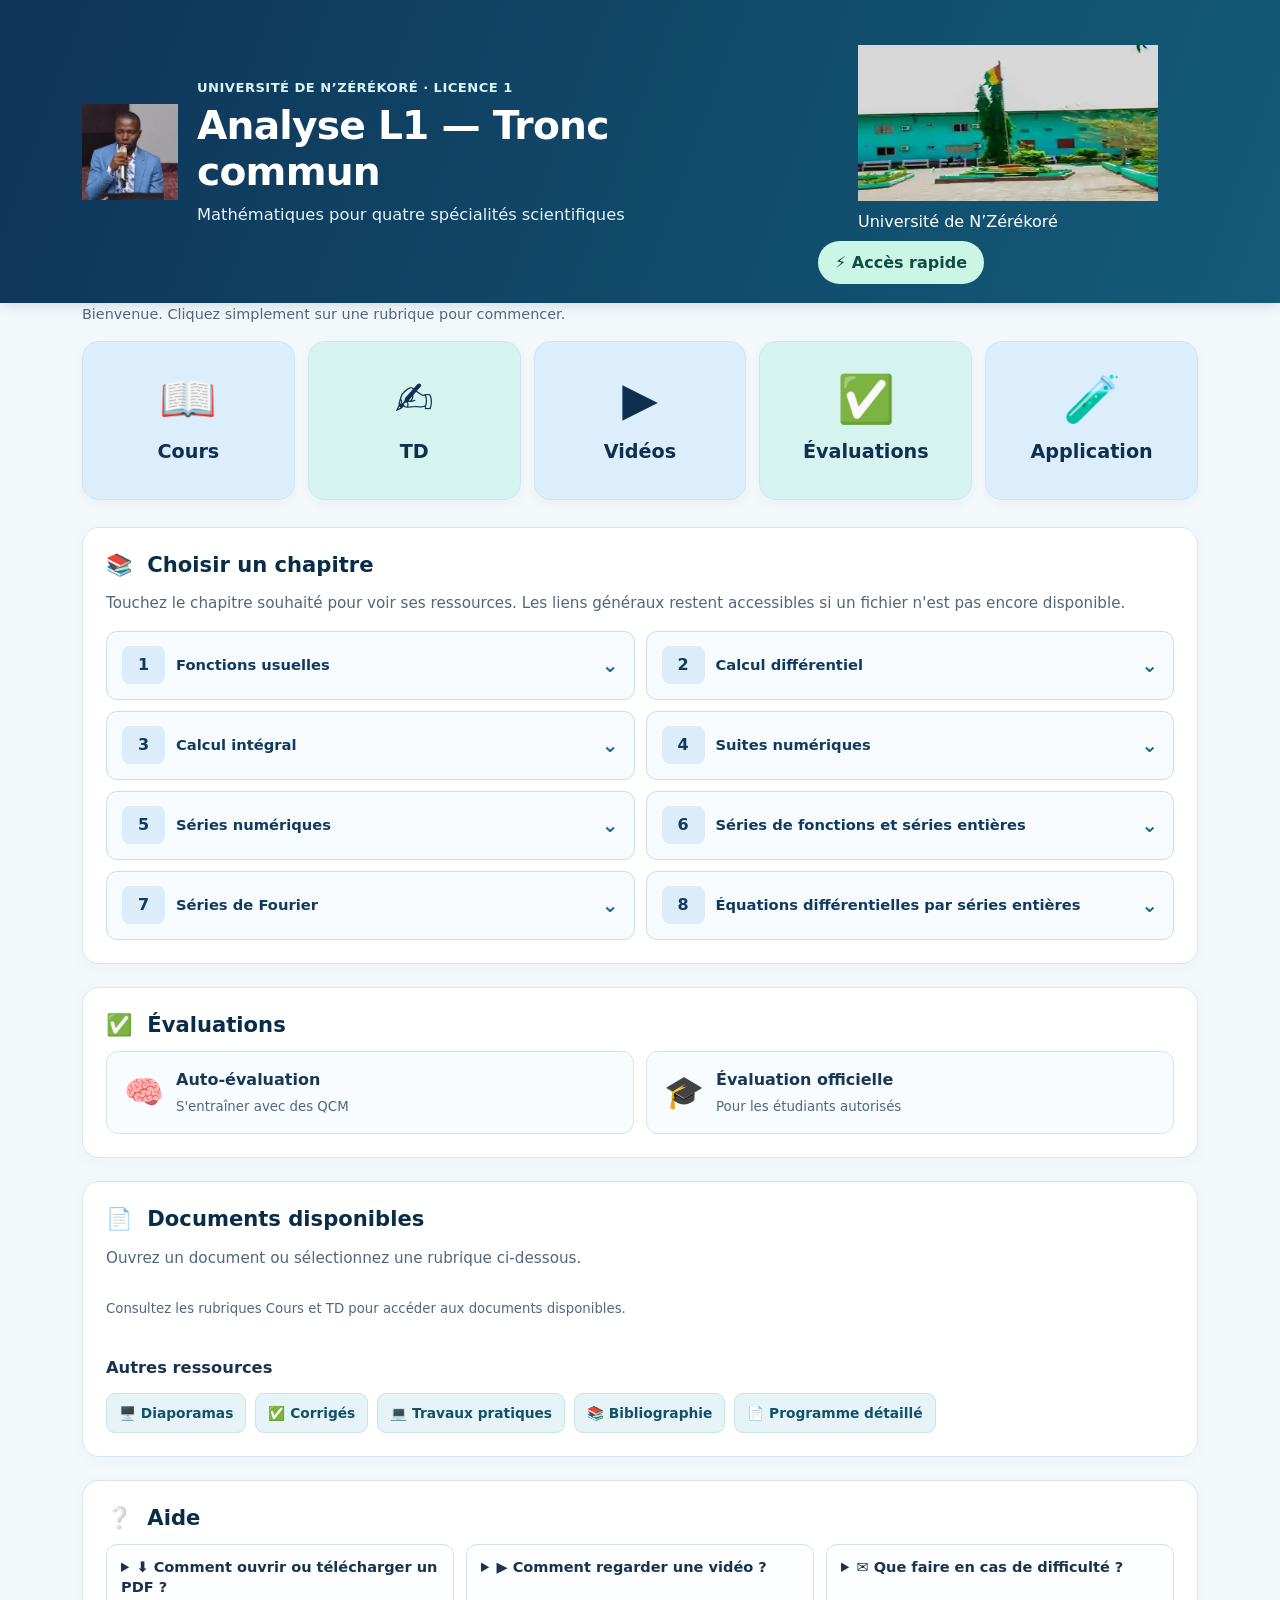
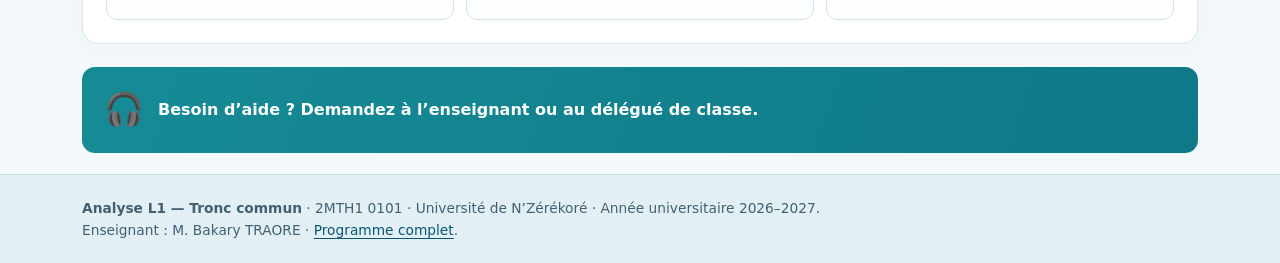
==== commit f78e1969: "Restaurer le portrait et le campus universitaire sur la page d’accueil" ====
--- a/index.html
+++ b/index.html
@@ -14,14 +14,14 @@
 <header class="top">
   <div class="wrap hero">
     <div class="brand">
-      <div class="brand-icon" aria-hidden="true">📖</div>
+      <img class="profile-photo" src="assets/Profil.png" width="96" height="96" alt="Portrait de M. Bakary TRAORE, enseignant du cours" fetchpriority="high" decoding="async">
       <div>
         <p class="institution">Université de N’Zérékoré · Licence 1</p>
         <h1>Analyse L1 — Tronc commun</h1>
         <p class="hero-description">Mathématiques pour quatre spécialités scientifiques</p>
       </div>
     </div>
-    <a class="quick-pill" href="#acces-rapide">⚡ Accès rapide</a>
+    <div class="hero-side"><figure class="campus-figure"><img class="campus-photo" src="assets/campus.webp" width="300" height="156" alt="Vue du campus de l’Université de N’Zérékoré" decoding="async"><figcaption>Université de N’Zérékoré</figcaption></figure><a class="quick-pill" href="#acces-rapide">⚡ Accès rapide</a></div>
   </div>
 </header>
 <main class="wrap" id="contenu">
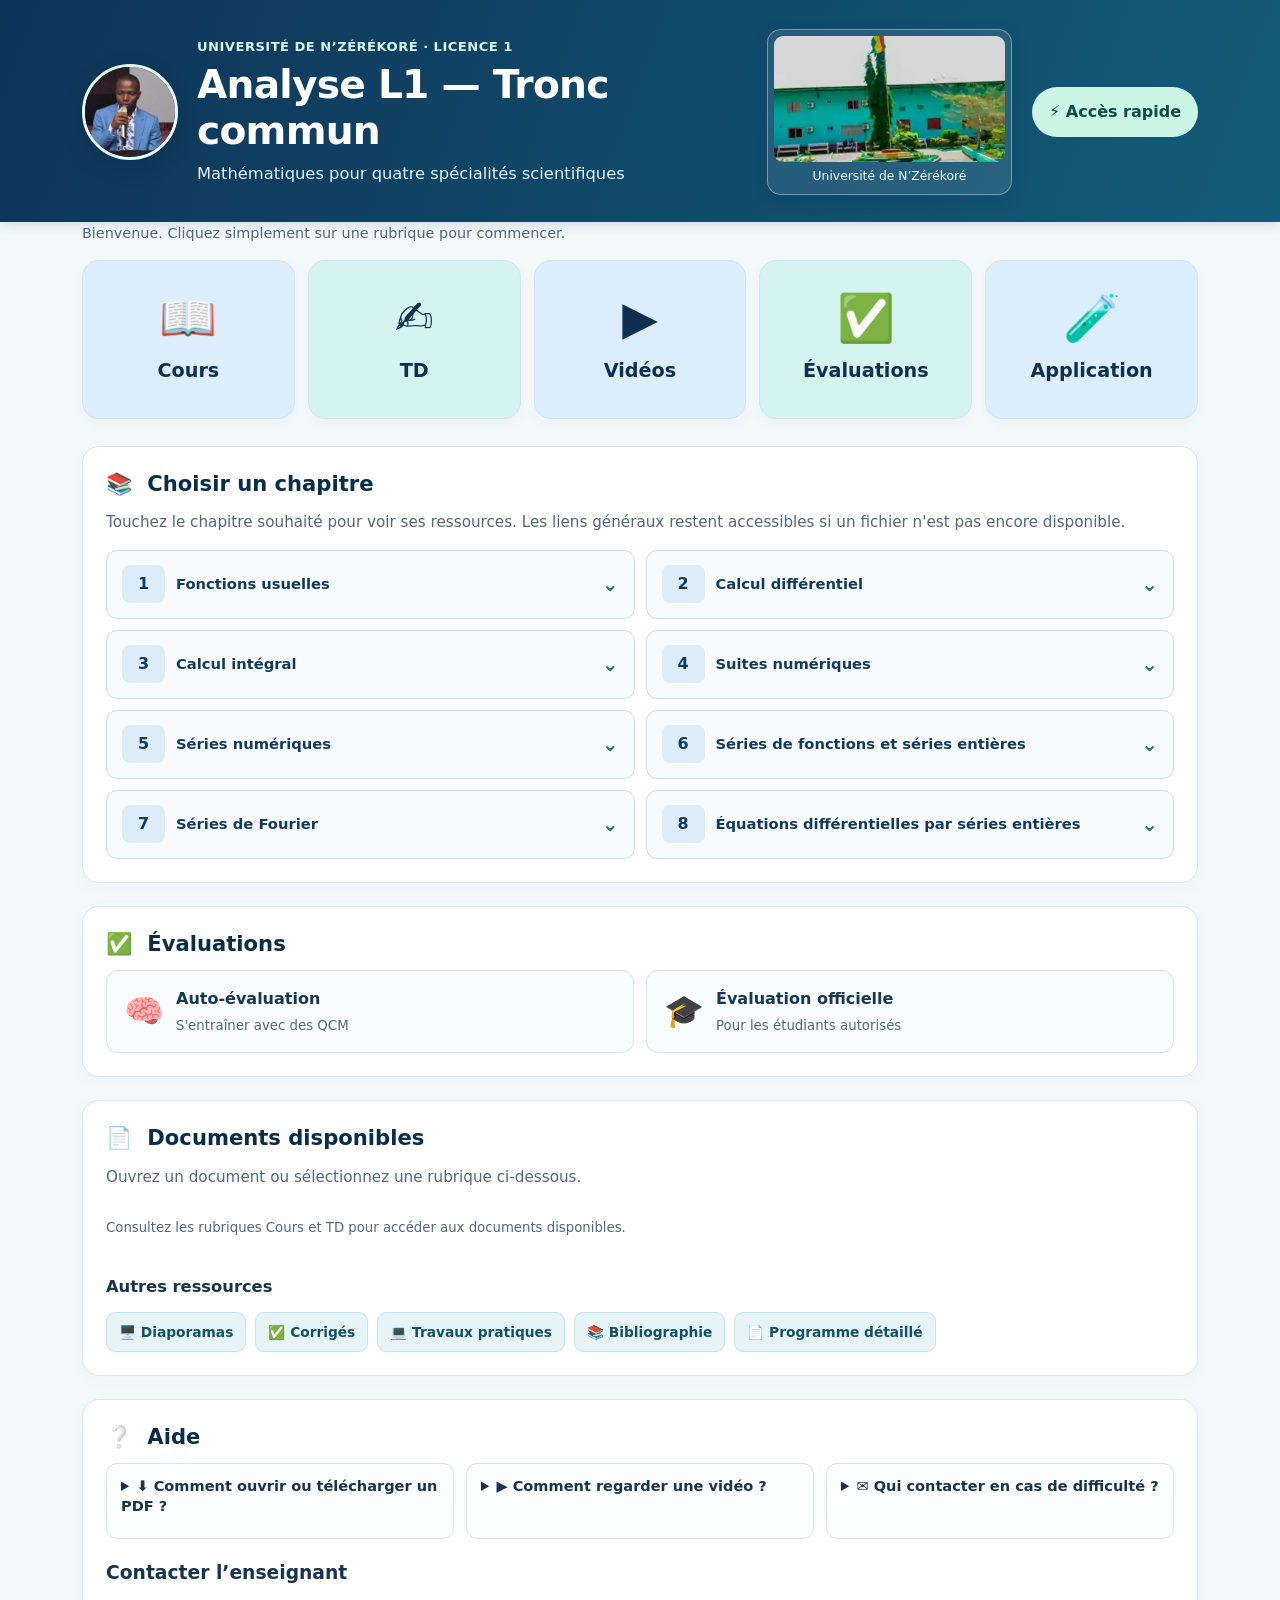
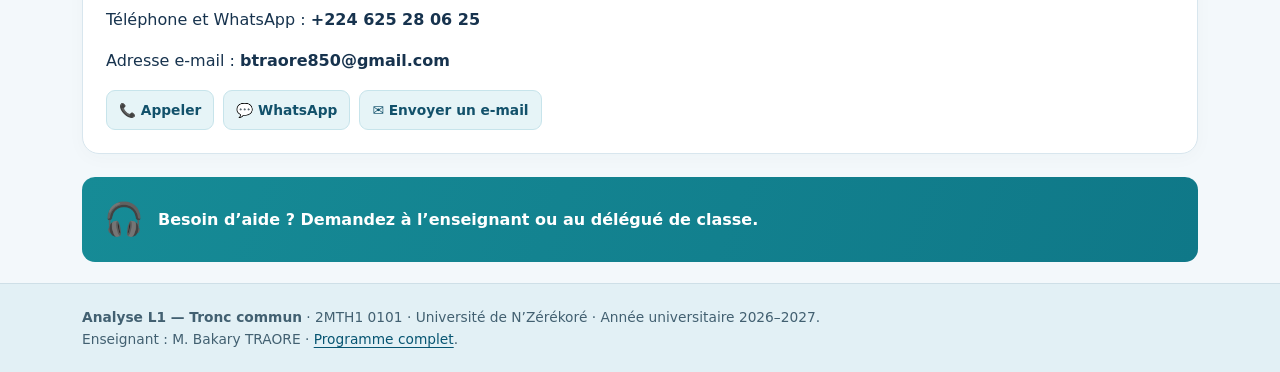
==== commit 01c89e2b: "Ajouter les contacts téléphone, WhatsApp et e-mail à l’aide étudiante" ====
--- a/index.html
+++ b/index.html
@@ -62,7 +62,17 @@
     <div class="help-grid">
       <details class="help"><summary>⬇️ Comment ouvrir ou télécharger un PDF ?</summary><p>Appuyez sur « Cours » ou « TD », choisissez le fichier PDF, puis utilisez le bouton de téléchargement de votre navigateur si nécessaire.</p></details>
       <details class="help"><summary>▶️ Comment regarder une vidéo ?</summary><p>Appuyez sur « Vidéos », choisissez le chapitre, puis « Visionner ». La vidéo peut s'ouvrir sur OneDrive.</p></details>
-      <details class="help"><summary>✉️ Que faire en cas de difficulté ?</summary><p>Vérifiez votre connexion Internet. Si le problème persiste, contactez l'enseignant ou le délégué de votre classe.</p></details>
+      <details class="help"><summary>✉️ Qui contacter en cas de difficulté ?</summary><p>Vous pouvez appeler l’enseignant, lui écrire sur WhatsApp ou envoyer un e-mail en utilisant les boutons ci-dessous.</p></details>
+    </div>
+    <div class="contact-box" aria-label="Coordonnées de l'enseignant">
+      <h3>Contacter l’enseignant</h3>
+      <p>Téléphone et WhatsApp : <strong>+224 625 28 06 25</strong></p>
+      <p>Adresse e-mail : <strong>btraore850@gmail.com</strong></p>
+      <div class="more-links contact-actions">
+        <a href="tel:+224625280625" aria-label="Appeler l'enseignant au +224 625 28 06 25">📞 Appeler</a>
+        <a href="https://wa.me/224625280625" target="_blank" rel="noopener noreferrer" aria-label="Écrire à l'enseignant sur WhatsApp">💬 WhatsApp</a>
+        <a href="mailto:btraore850@gmail.com" aria-label="Envoyer un e-mail à btraore850@gmail.com">✉️ Envoyer un e-mail</a>
+      </div>
     </div>
   </section>
 
--- a/assets/accueil-simplifie.css
+++ b/assets/accueil-simplifie.css
@@ -55,3 +55,17 @@
 @media(max-width:900px){.primary{grid-template-columns:repeat(3,minmax(0,1fr))}.primary a{min-height:130px}.chapter-list{grid-template-columns:1fr}}
 @media(max-width:600px){.wrap{padding-left:15px;padding-right:15px}.hero{padding-top:21px;padding-bottom:22px}.brand-icon{width:52px;height:52px;font-size:1.9rem}.brand{gap:10px}.quick-pill{display:none}.primary{grid-template-columns:1fr;gap:9px}.primary a{min-height:72px;flex-direction:row;justify-content:flex-start;padding:12px 20px;gap:20px}.primary .symbol{font-size:2rem;min-width:42px;text-align:center}.primary .name{font-size:1.1rem}.panel{padding:17px 15px;margin-bottom:16px}.eval-grid,.help-grid{grid-template-columns:1fr}.resource-row{flex-wrap:wrap}.resource-row a{margin-left:auto}}
 @media(prefers-reduced-motion:reduce){html{scroll-behavior:auto}.primary a{transition:none}}
+
+
+/* Identité visuelle : portrait de l'enseignant et campus universitaire */
+.hero{align-items:center}
+.brand{min-width:0;flex:1}
+.brand>div:last-child{min-width:0}
+.profile-photo{width:96px;height:96px;object-fit:cover;object-position:center 23%;border:3px solid #e8fbff;border-radius:50%;background:#11465e;flex:none;box-shadow:0 7px 19px #04253d4d}
+.hero-side{display:flex;align-items:center;gap:20px;flex:none}
+.campus-figure{margin:0;width:245px;border:1px solid #ffffff60;background:#ffffff17;border-radius:14px;padding:6px;box-shadow:0 5px 16px #06243b25}
+.campus-photo{display:block;width:100%;height:126px;object-fit:cover;border-radius:9px}
+.campus-figure figcaption{font-size:.77rem;text-align:center;color:#eefcff;margin:5px 0 1px}
+@media(max-width:1050px){.hero-side{gap:12px}.campus-figure{width:200px}.campus-photo{height:108px}.quick-pill{display:none}}
+@media(max-width:760px){.hero{flex-wrap:wrap;align-items:flex-start}.hero-side{width:100%;justify-content:flex-end}.campus-figure{width:100%;max-width:330px}.campus-photo{height:135px}}
+@media(max-width:600px){.profile-photo{width:67px;height:67px;border-width:2px}.brand{align-items:flex-start}.hero-side{justify-content:center}.campus-figure{width:100%;max-width:none}.campus-photo{height:150px}.campus-figure figcaption{font-size:.78rem}}
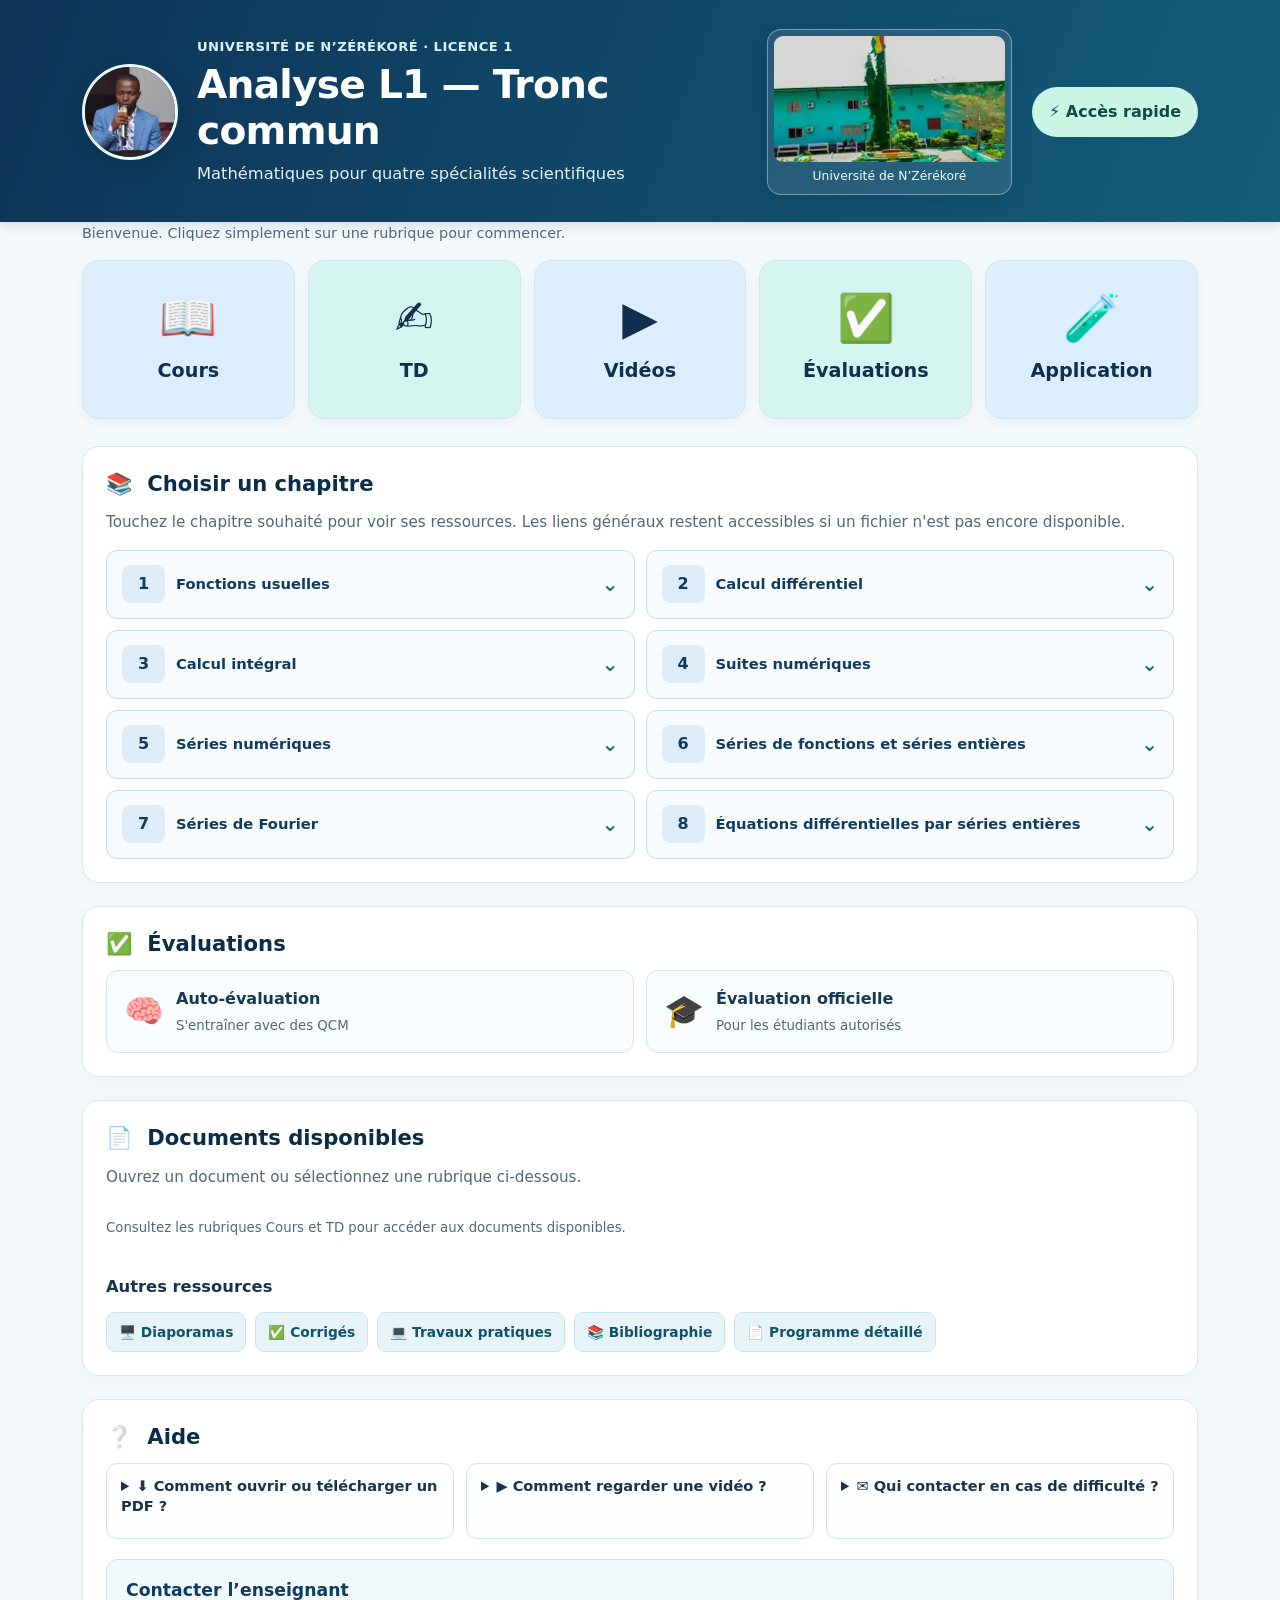
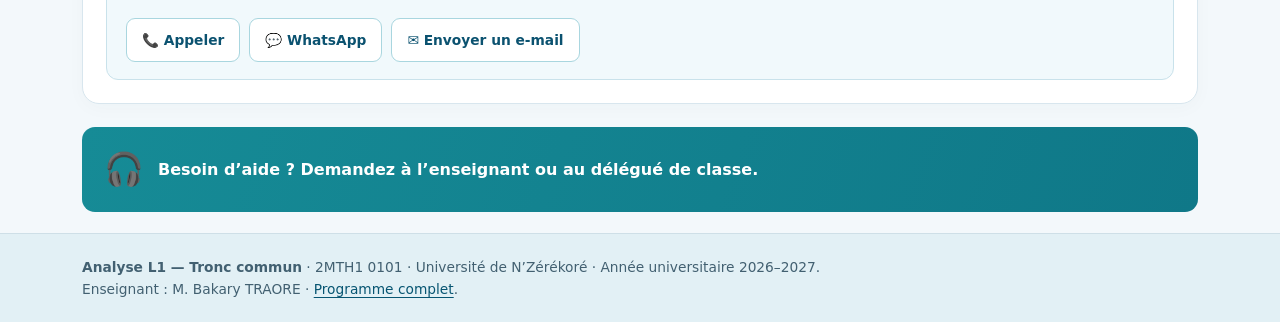
==== commit 4dc7814c: "Supprimer le texte redondant des coordonnées et conserver les boutons de contact" ====
--- a/index.html
+++ b/index.html
@@ -66,8 +66,6 @@
     </div>
     <div class="contact-box" aria-label="Coordonnées de l'enseignant">
       <h3>Contacter l’enseignant</h3>
-      <p>Téléphone et WhatsApp : <strong>+224 625 28 06 25</strong></p>
-      <p>Adresse e-mail : <strong>btraore850@gmail.com</strong></p>
       <div class="more-links contact-actions">
         <a href="tel:+224625280625" aria-label="Appeler l'enseignant au +224 625 28 06 25">📞 Appeler</a>
         <a href="https://wa.me/224625280625" target="_blank" rel="noopener noreferrer" aria-label="Écrire à l'enseignant sur WhatsApp">💬 WhatsApp</a>
--- a/assets/accueil-simplifie.css
+++ b/assets/accueil-simplifie.css
@@ -69,3 +69,13 @@
 @media(max-width:1050px){.hero-side{gap:12px}.campus-figure{width:200px}.campus-photo{height:108px}.quick-pill{display:none}}
 @media(max-width:760px){.hero{flex-wrap:wrap;align-items:flex-start}.hero-side{width:100%;justify-content:flex-end}.campus-figure{width:100%;max-width:330px}.campus-photo{height:135px}}
 @media(max-width:600px){.profile-photo{width:67px;height:67px;border-width:2px}.brand{align-items:flex-start}.hero-side{justify-content:center}.campus-figure{width:100%;max-width:none}.campus-photo{height:150px}.campus-figure figcaption{font-size:.78rem}}
+
+
+/* Coordonnées de l'enseignant : lisibles et utilisables sur téléphone */
+.contact-box{margin-top:20px;border:1px solid #c9e2eb;border-radius:12px;background:#f1f9fc;padding:17px 19px}
+.contact-box h3{margin:0 0 10px;font-size:1.08rem;color:#103b60}
+.contact-box p{margin:5px 0;font-size:.94rem;overflow-wrap:anywhere}
+.contact-actions{margin-top:13px;display:flex;flex-wrap:wrap;gap:9px}
+.contact-actions a{min-height:44px;display:inline-flex;align-items:center;justify-content:center;padding:10px 15px;background:#fff;border:1px solid #a9d6df;border-radius:9px;color:#0b5270;text-decoration:none;font-weight:750}
+.contact-actions a:hover,.contact-actions a:focus-visible{background:#d7f0f4}
+@media(max-width:600px){.contact-box{padding:15px}.contact-actions{display:grid;grid-template-columns:1fr}.contact-actions a{width:100%}}
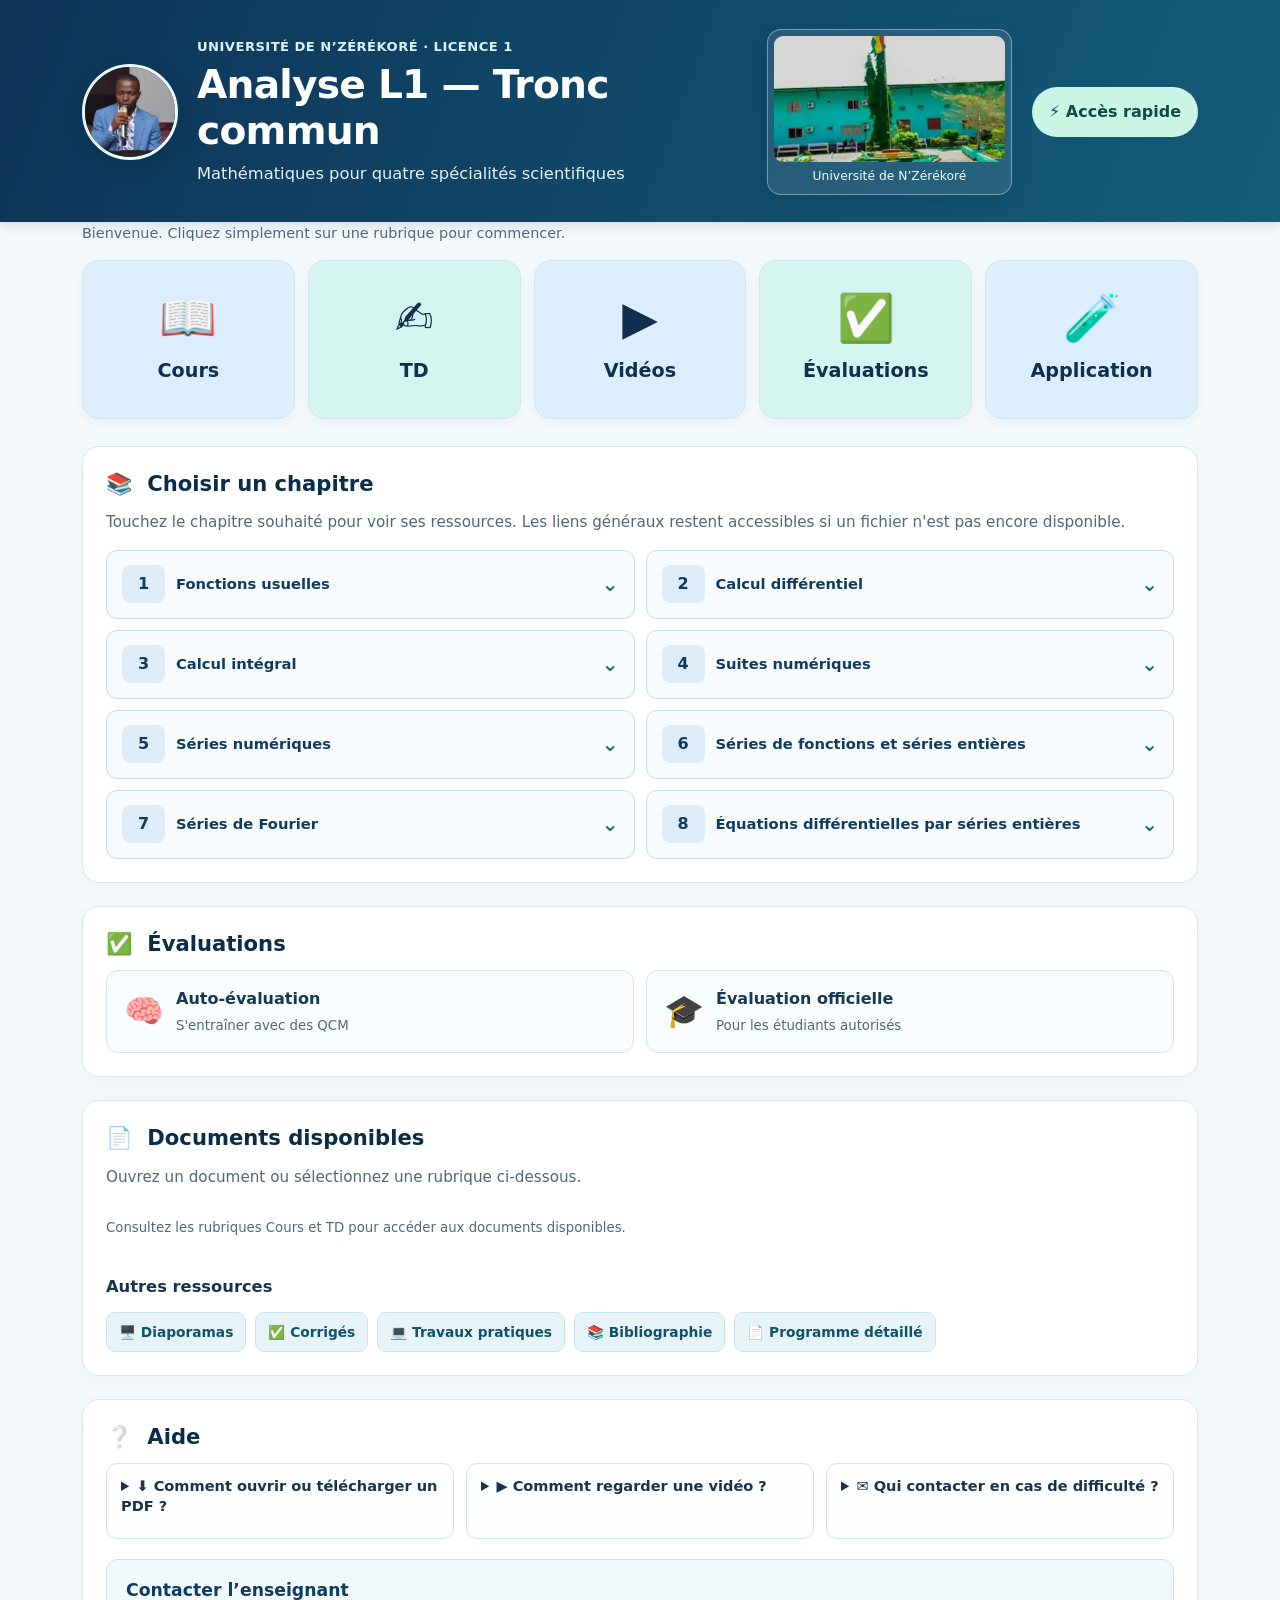
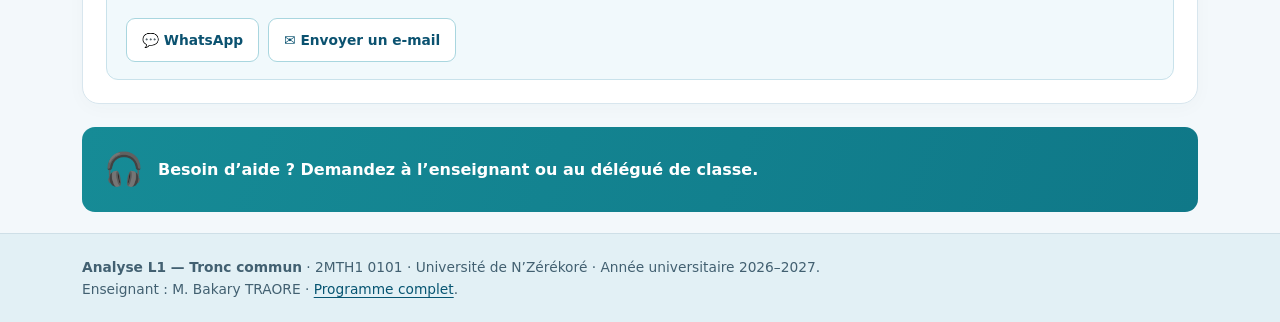
==== commit 72f3f284: "Retirer le bouton Appeler et conserver WhatsApp et e-mail" ====
--- a/index.html
+++ b/index.html
@@ -62,12 +62,11 @@
     <div class="help-grid">
       <details class="help"><summary>⬇️ Comment ouvrir ou télécharger un PDF ?</summary><p>Appuyez sur « Cours » ou « TD », choisissez le fichier PDF, puis utilisez le bouton de téléchargement de votre navigateur si nécessaire.</p></details>
       <details class="help"><summary>▶️ Comment regarder une vidéo ?</summary><p>Appuyez sur « Vidéos », choisissez le chapitre, puis « Visionner ». La vidéo peut s'ouvrir sur OneDrive.</p></details>
-      <details class="help"><summary>✉️ Qui contacter en cas de difficulté ?</summary><p>Vous pouvez appeler l’enseignant, lui écrire sur WhatsApp ou envoyer un e-mail en utilisant les boutons ci-dessous.</p></details>
+      <details class="help"><summary>✉️ Qui contacter en cas de difficulté ?</summary><p>Vous pouvez contacter l’enseignant par WhatsApp ou par e-mail en utilisant les boutons ci-dessous.</p></details>
     </div>
     <div class="contact-box" aria-label="Coordonnées de l'enseignant">
       <h3>Contacter l’enseignant</h3>
       <div class="more-links contact-actions">
-        <a href="tel:+224625280625" aria-label="Appeler l'enseignant au +224 625 28 06 25">📞 Appeler</a>
         <a href="https://wa.me/224625280625" target="_blank" rel="noopener noreferrer" aria-label="Écrire à l'enseignant sur WhatsApp">💬 WhatsApp</a>
         <a href="mailto:btraore850@gmail.com" aria-label="Envoyer un e-mail à btraore850@gmail.com">✉️ Envoyer un e-mail</a>
       </div>
